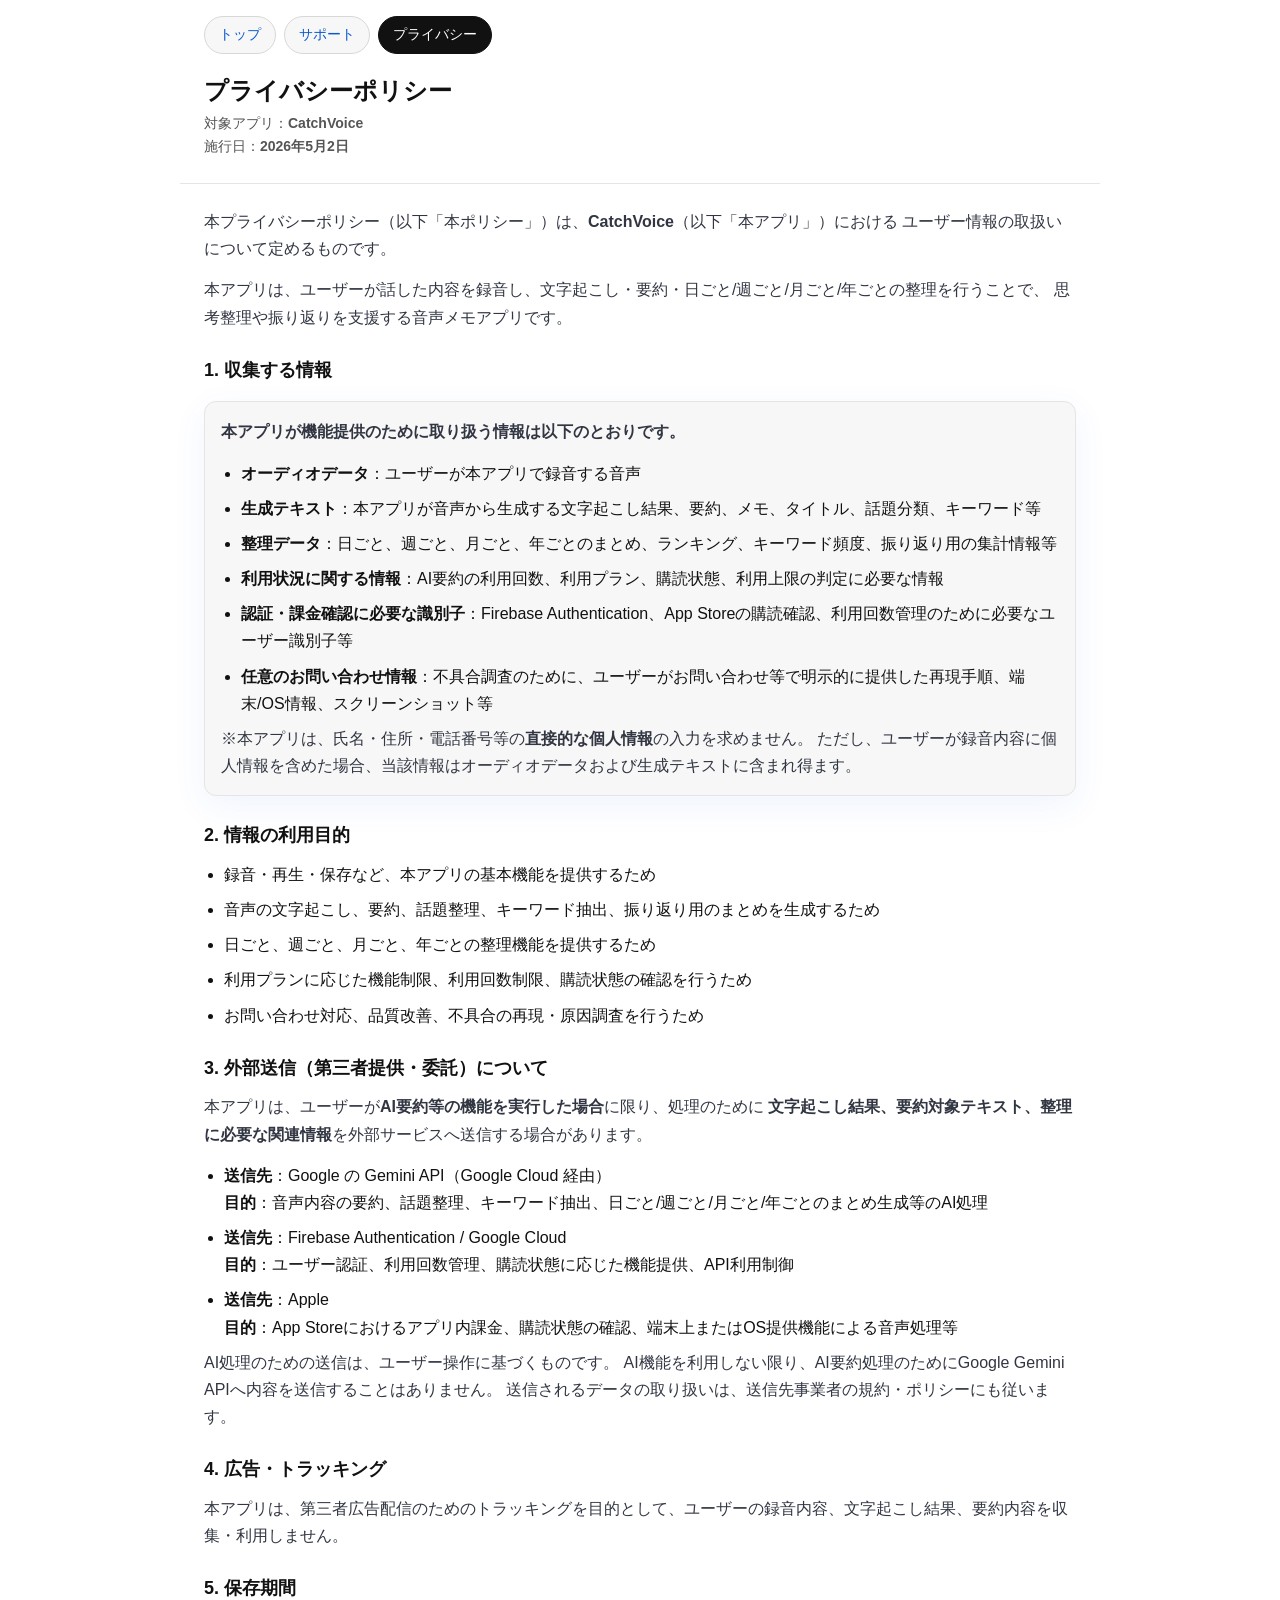
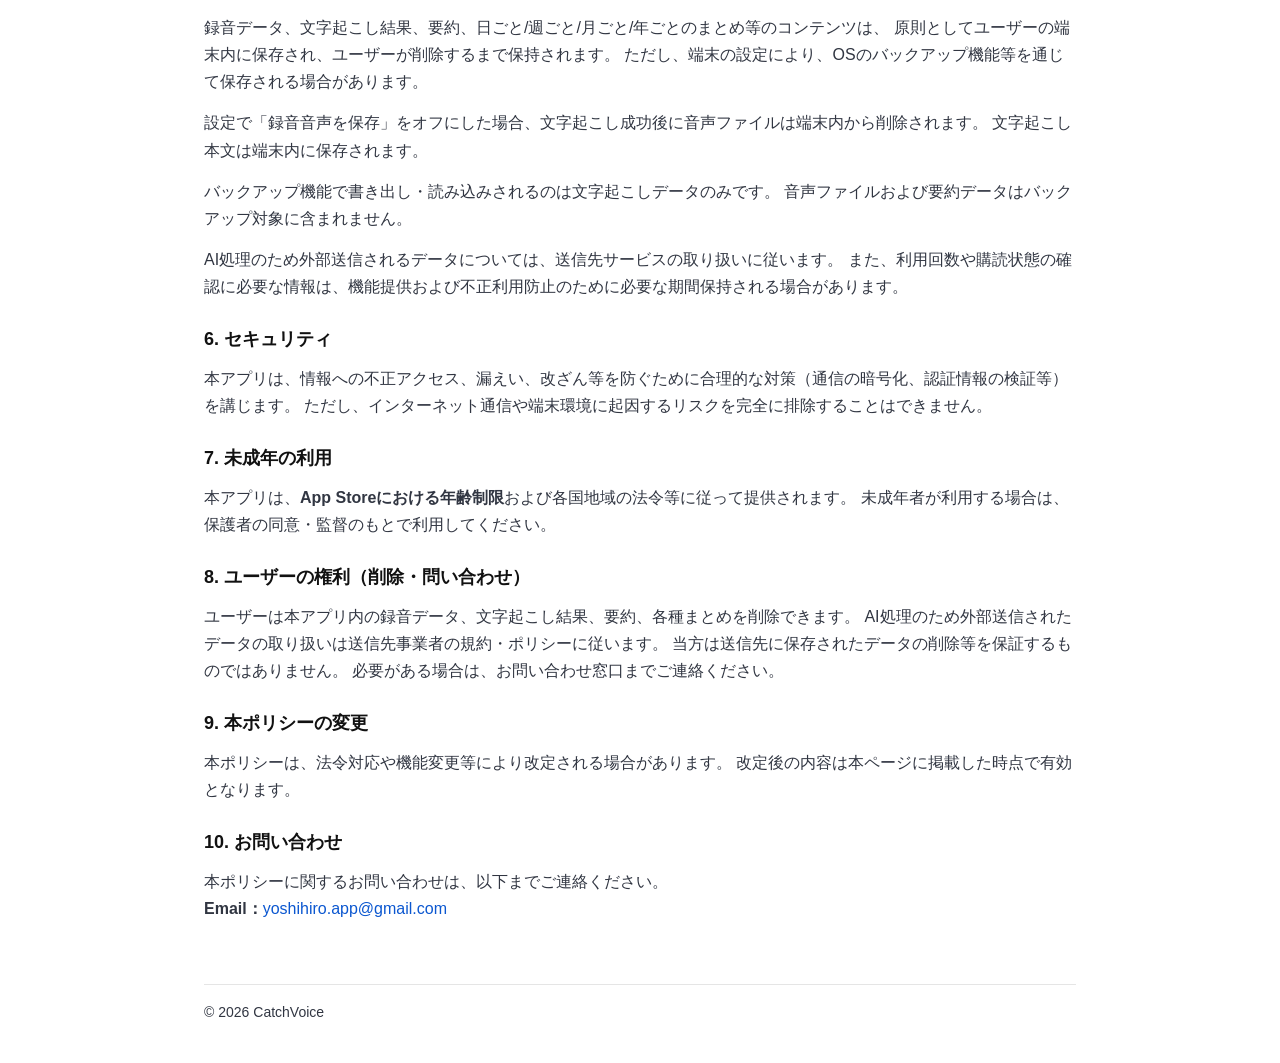
==== privacy/index.html @ 31e882f8 "Set site icon links to CatchVoice app icon" ====
<!doctype html>
<html lang="ja">
<head>
  <meta charset="utf-8" />
  <meta name="viewport" content="width=device-width, initial-scale=1" />
  <title>プライバシーポリシー | CatchVoice</title>
    <link rel="stylesheet" href="../assets/styles.css" />
  <link rel="icon" type="image/png" href="../assets/CatchVoice_icon_1024.png" />
  <link rel="apple-touch-icon" href="../assets/CatchVoice_icon_1024.png" />
</head>

<body class="page-privacy">
  <nav class="page-nav" aria-label="ページナビゲーション">
    <a href="../">トップ</a>
    <a href="../support/">サポート</a>
    <a class="current" href="./">プライバシー</a>
  </nav>

  <header>
    <h1>プライバシーポリシー</h1>
    <div class="meta">
      対象アプリ：<strong>CatchVoice</strong><br/>
      施行日：<strong>2026年5月2日</strong>
    </div>
  </header>

  <main>
    <p>
      本プライバシーポリシー（以下「本ポリシー」）は、<strong>CatchVoice</strong>（以下「本アプリ」）における
      ユーザー情報の取扱いについて定めるものです。
    </p>

    <p>
      本アプリは、ユーザーが話した内容を録音し、文字起こし・要約・日ごと/週ごと/月ごと/年ごとの整理を行うことで、
      思考整理や振り返りを支援する音声メモアプリです。
    </p>

    <h2>1. 収集する情報</h2>
    <div class="box">
      <p><strong>本アプリが機能提供のために取り扱う情報は以下のとおりです。</strong></p>
      <ul>
        <li><strong>オーディオデータ</strong>：ユーザーが本アプリで録音する音声</li>
        <li><strong>生成テキスト</strong>：本アプリが音声から生成する文字起こし結果、要約、メモ、タイトル、話題分類、キーワード等</li>
        <li><strong>整理データ</strong>：日ごと、週ごと、月ごと、年ごとのまとめ、ランキング、キーワード頻度、振り返り用の集計情報等</li>
        <li><strong>利用状況に関する情報</strong>：AI要約の利用回数、利用プラン、購読状態、利用上限の判定に必要な情報</li>
        <li><strong>認証・課金確認に必要な識別子</strong>：Firebase Authentication、App Storeの購読確認、利用回数管理のために必要なユーザー識別子等</li>
        <li><strong>任意のお問い合わせ情報</strong>：不具合調査のために、ユーザーがお問い合わせ等で明示的に提供した再現手順、端末/OS情報、スクリーンショット等</li>
      </ul>
      <p style="margin:0;">
        ※本アプリは、氏名・住所・電話番号等の<strong>直接的な個人情報</strong>の入力を求めません。
        ただし、ユーザーが録音内容に個人情報を含めた場合、当該情報はオーディオデータおよび生成テキストに含まれ得ます。
      </p>
    </div>

    <h2>2. 情報の利用目的</h2>
    <ul>
      <li>録音・再生・保存など、本アプリの基本機能を提供するため</li>
      <li>音声の文字起こし、要約、話題整理、キーワード抽出、振り返り用のまとめを生成するため</li>
      <li>日ごと、週ごと、月ごと、年ごとの整理機能を提供するため</li>
      <li>利用プランに応じた機能制限、利用回数制限、購読状態の確認を行うため</li>
      <li>お問い合わせ対応、品質改善、不具合の再現・原因調査を行うため</li>
    </ul>

    <h2>3. 外部送信（第三者提供・委託）について</h2>
    <p>
      本アプリは、ユーザーが<strong>AI要約等の機能を実行した場合</strong>に限り、処理のために
      <strong>文字起こし結果、要約対象テキスト、整理に必要な関連情報</strong>を外部サービスへ送信する場合があります。
    </p>

    <ul>
      <li>
        <strong>送信先</strong>：Google の Gemini API（Google Cloud 経由）<br/>
        <strong>目的</strong>：音声内容の要約、話題整理、キーワード抽出、日ごと/週ごと/月ごと/年ごとのまとめ生成等のAI処理
      </li>
      <li>
        <strong>送信先</strong>：Firebase Authentication / Google Cloud<br/>
        <strong>目的</strong>：ユーザー認証、利用回数管理、購読状態に応じた機能提供、API利用制御
      </li>
      <li>
        <strong>送信先</strong>：Apple<br/>
        <strong>目的</strong>：App Storeにおけるアプリ内課金、購読状態の確認、端末上またはOS提供機能による音声処理等
      </li>
    </ul>

    <p>
      AI処理のための送信は、ユーザー操作に基づくものです。
      AI機能を利用しない限り、AI要約処理のためにGoogle Gemini APIへ内容を送信することはありません。
      送信されるデータの取り扱いは、送信先事業者の規約・ポリシーにも従います。
    </p>

    <h2>4. 広告・トラッキング</h2>
    <p>
      本アプリは、第三者広告配信のためのトラッキングを目的として、ユーザーの録音内容、文字起こし結果、要約内容を収集・利用しません。
    </p>

    <h2>5. 保存期間</h2>
    <p>
      録音データ、文字起こし結果、要約、日ごと/週ごと/月ごと/年ごとのまとめ等のコンテンツは、
      原則としてユーザーの端末内に保存され、ユーザーが削除するまで保持されます。
      ただし、端末の設定により、OSのバックアップ機能等を通じて保存される場合があります。
    </p>
    <p>
      設定で「録音音声を保存」をオフにした場合、文字起こし成功後に音声ファイルは端末内から削除されます。
      文字起こし本文は端末内に保存されます。
    </p>
    <p>
      バックアップ機能で書き出し・読み込みされるのは文字起こしデータのみです。
      音声ファイルおよび要約データはバックアップ対象に含まれません。
    </p>
    <p>
      AI処理のため外部送信されるデータについては、送信先サービスの取り扱いに従います。
      また、利用回数や購読状態の確認に必要な情報は、機能提供および不正利用防止のために必要な期間保持される場合があります。
    </p>

    <h2>6. セキュリティ</h2>
    <p>
      本アプリは、情報への不正アクセス、漏えい、改ざん等を防ぐために合理的な対策（通信の暗号化、認証情報の検証等）を講じます。
      ただし、インターネット通信や端末環境に起因するリスクを完全に排除することはできません。
    </p>

    <h2>7. 未成年の利用</h2>
    <p>
      本アプリは、<strong>App Storeにおける年齢制限</strong>および各国地域の法令等に従って提供されます。
      未成年者が利用する場合は、保護者の同意・監督のもとで利用してください。
    </p>

    <h2>8. ユーザーの権利（削除・問い合わせ）</h2>
    <p>
      ユーザーは本アプリ内の録音データ、文字起こし結果、要約、各種まとめを削除できます。
      AI処理のため外部送信されたデータの取り扱いは送信先事業者の規約・ポリシーに従います。
      当方は送信先に保存されたデータの削除等を保証するものではありません。
      必要がある場合は、お問い合わせ窓口までご連絡ください。
    </p>

    <h2>9. 本ポリシーの変更</h2>
    <p>
      本ポリシーは、法令対応や機能変更等により改定される場合があります。
      改定後の内容は本ページに掲載した時点で有効となります。
    </p>

    <h2>10. お問い合わせ</h2>
    <p>
      本ポリシーに関するお問い合わせは、以下までご連絡ください。<br/>
      <strong>Email：</strong><a href="mailto:yoshihiro.app@gmail.com">yoshihiro.app@gmail.com</a>
    </p>
  </main>

  <footer class="meta">
    <p style="border-top:1px solid #e5e5e5; padding-top:16px;">
      © <span id="y"></span> CatchVoice
    </p>
  </footer>

  <script>
    document.getElementById("y").textContent = new Date().getFullYear();
  </script>
</body>
</html>
---- assets/styles.css ----
/* Shared + page specific styles */
    :root {
      --ink: #0f172a;
      --muted: #5b6472;
      --line: #d8e5f6;
      --paper: #ffffff;
      --soft: #eef6ff;
      --accent: #2563eb;
      --accent-strong: #1d4ed8;
      --blue: #123a7c;
      --blue-soft: #e7f0ff;
      --sky: #0ea5e9;
      --warm: #f97316;
      --shadow: 0 18px 50px rgba(37, 99, 235, 0.12);
    }

    * {
      box-sizing: border-box;
    }

    body {
      font-family: -apple-system, BlinkMacSystemFont, "Segoe UI", Roboto, "Helvetica Neue", Arial, "Noto Sans JP", sans-serif;
      line-height: 1.6;
      margin: 0;
      color: var(--ink);
      background: linear-gradient(180deg, #f5f9ff 0%, #eef6ff 100%);
    }

    .wrap {
      max-width: 1080px;
      margin: 0 auto;
      padding: 28px 20px 64px;
    }

    h1 {
      font-size: clamp(32px, 6vw, 56px);
      line-height: 1.08;
      letter-spacing: 0;
      margin: 0 0 8px;
      white-space: nowrap;
    }

    h2 {
      font-size: 24px;
      line-height: 1.25;
      letter-spacing: 0;
      margin: 0 0 14px;
    }

    h3 {
      letter-spacing: 0;
    }

    p {
      margin: 0 0 16px;
      color: #313642;
    }

    ul {
      padding-left: 18px;
      margin: 0;
    }

    li {
      margin: 10px 0;
    }

    a {
      color: var(--accent-strong);
      text-decoration: none;
    }

    a:hover {
      text-decoration: underline;
    }

    .lead {
      font-size: 18px;
      color: #2c3240;
      max-width: 720px;
    }

    .title-kana {
      display: inline-flex;
      align-items: center;
      color: var(--accent-strong);
      background: rgba(37, 99, 235, 0.1);
      border: 1px solid rgba(37, 99, 235, 0.18);
      border-radius: 999px;
      padding: 5px 12px;
      font-size: 15px;
      font-weight: 800;
      margin: 0 0 18px;
    }

    .hero {
      position: relative;
      overflow: hidden;
      border: 1px solid var(--line);
      border-radius: 28px;
      background:
        linear-gradient(145deg, rgba(37, 99, 235, 0.18), rgba(14, 165, 233, 0.1) 38%, rgba(255, 255, 255, 0.98) 72%),
        var(--paper);
      box-shadow: var(--shadow);
      padding: clamp(28px, 5vw, 56px);
      margin: 22px 0 28px;
    }

    .hero-grid {
      display: grid;
      grid-template-columns: minmax(0, 1fr) minmax(260px, 360px);
      gap: 28px;
      align-items: center;
    }

    .eyebrow {
      display: inline-flex;
      align-items: center;
      gap: 8px;
      color: var(--accent-strong);
      background: rgba(37, 99, 235, 0.1);
      border: 1px solid rgba(37, 99, 235, 0.2);
      border-radius: 999px;
      padding: 6px 12px;
      font-size: 13px;
      font-weight: 700;
      margin: 0 0 18px;
    }

    .hero-actions {
      display: flex;
      flex-wrap: wrap;
      gap: 10px;
      margin-top: 24px;
    }

    .button {
      display: inline-flex;
      align-items: center;
      justify-content: center;
      min-height: 44px;
      padding: 10px 16px;
      border-radius: 12px;
      font-weight: 700;
      border: 1px solid transparent;
      text-decoration: none;
    }

    .button.primary {
      background: linear-gradient(135deg, var(--accent), #0f4fd3);
      color: #fff;
      box-shadow: 0 12px 24px rgba(37, 99, 235, 0.22);
    }

    .button.secondary {
      background: #fff;
      color: var(--accent-strong);
      border-color: rgba(37, 99, 235, 0.2);
    }

    .button:hover {
      text-decoration: none;
      filter: brightness(0.98);
    }

    .phone-card {
      position: relative;
      min-height: 380px;
      border-radius: 34px;
      background: linear-gradient(160deg, #0a0d12, #171a21);
      border: 1px solid rgba(255,255,255,0.12);
      box-shadow: 0 24px 60px rgba(10, 13, 18, 0.28);
      padding: 18px;
      color: #fff;
    }

    .phone-screen {
      height: 100%;
      min-height: 344px;
      border-radius: 24px;
      background: #f7f8fb;
      color: var(--ink);
      padding: 18px;
      display: flex;
      flex-direction: column;
      gap: 14px;
    }

    .app-mark {
      position: relative;
      width: 44px;
      height: 44px;
      border-radius: 13px;
      background: #050505;
      display: block;
      overflow: hidden;
      box-shadow: 0 10px 24px rgba(16, 20, 25, 0.18);
    }

    .app-icon {
      display: block;
      width: 44px;
      height: 44px;
      border-radius: 13px;
      object-fit: cover;
      box-shadow: 0 10px 24px rgba(16, 20, 25, 0.18);
    }

    .hero-icon {
      width: 96px;
      height: 96px;
      border-radius: 24px;
      object-fit: cover;
      box-shadow: 0 20px 45px rgba(16, 20, 25, 0.25);
      border: 1px solid rgba(255, 255, 255, 0.2);
    }

    .hero-icon-row {
      display: flex;
      align-items: center;
      gap: 14px;
      margin-bottom: 18px;
    }

    .hero-icon-row strong {
      display: block;
      font-size: 18px;
      line-height: 1.3;
    }

    .hero-icon-row span {
      display: block;
      color: var(--muted);
      font-size: 13px;
      margin-top: 3px;
    }

    .wave {
      position: absolute;
      left: 50%;
      top: 9px;
      transform: translateX(-50%);
      display: flex;
      align-items: center;
      gap: 2px;
      height: 26px;
    }

    .wave span {
      display: block;
      width: 3px;
      border-radius: 99px;
      background: #ff1f1f;
    }

    .wave span:nth-child(1) { height: 12px; }
    .wave span:nth-child(2) { height: 22px; }
    .wave span:nth-child(3) { height: 15px; }
    .wave span:nth-child(4) { height: 28px; }
    .wave span:nth-child(5) { height: 18px; }
    .wave span:nth-child(6) { height: 13px; }

    .screen-title {
      display: flex;
      align-items: center;
      gap: 12px;
      margin-bottom: 4px;
    }

    .screen-title strong {
      display: block;
      font-size: 17px;
      line-height: 1.25;
    }

    .screen-title small {
      color: var(--muted);
      display: block;
      margin-top: 2px;
    }

    .summary-card {
      background: #fff;
      border: 1px solid var(--line);
      border-radius: 16px;
      padding: 14px;
    }

    .summary-card strong {
      display: block;
      font-size: 14px;
      margin-bottom: 8px;
    }

    .summary-card p {
      font-size: 13px;
      color: var(--muted);
      margin: 0;
    }

    .tag-row {
      display: flex;
      flex-wrap: wrap;
      gap: 8px;
    }

    .tag {
      font-size: 12px;
      color: var(--blue);
      background: var(--blue-soft);
      border-radius: 999px;
      padding: 5px 9px;
      font-weight: 700;
    }

    .meter {
      height: 8px;
      border-radius: 999px;
      background: #e7ebf1;
      overflow: hidden;
    }

    .meter span {
      display: block;
      width: 72%;
      height: 100%;
      background: linear-gradient(90deg, var(--accent), var(--sky));
    }

    .box {
      background: var(--paper);
      border: 1px solid var(--line);
      padding: 22px;
      border-radius: 18px;
      margin: 20px 0;
      box-shadow: 0 10px 34px rgba(37, 99, 235, 0.07);
    }

    .section {
      margin-top: 28px;
      padding: 28px;
      border-radius: 22px;
      background: var(--paper);
      border: 1px solid var(--line);
      box-shadow: 0 10px 34px rgba(37, 99, 235, 0.07);
    }

    .feature-grid {
      display: grid;
      grid-template-columns: repeat(auto-fit, minmax(230px, 1fr));
      gap: 12px;
    }

    .feature {
      padding: 16px;
      border-radius: 16px;
      background: linear-gradient(180deg, #f7fbff, var(--soft));
      border: 1px solid var(--line);
    }

    .feature strong {
      display: block;
      margin-bottom: 6px;
    }

    .feature p {
      margin: 0;
      color: var(--muted);
      font-size: 14px;
    }

    .steps {
      list-style: none;
      padding-left: 0;
      margin: 0;
      display: grid;
      gap: 10px;
      counter-reset: steps;
    }

    .steps li {
      position: relative;
      margin: 0;
      color: #333;
      background: linear-gradient(180deg, #f7fbff, var(--soft));
      border: 1px solid var(--line);
      border-radius: 14px;
      padding: 14px 14px 14px 52px;
      counter-increment: steps;
    }

    .steps li::before {
      content: counter(steps);
      position: absolute;
      left: 14px;
      top: 14px;
      width: 26px;
      height: 26px;
      border-radius: 999px;
      display: grid;
      place-items: center;
      background: var(--accent);
      color: #fff;
      font-weight: 800;
      font-size: 13px;
    }

    .plan-grid {
      display: grid;
      grid-template-columns: repeat(auto-fit, minmax(200px, 1fr));
      gap: 12px;
      margin: 16px 0;
    }

    .plan {
      position: relative;
      border: 1px solid var(--line);
      border-radius: 18px;
      padding: 18px;
      background: #fff;
      box-shadow: 0 10px 34px rgba(37, 99, 235, 0.07);
    }

    .plan.highlight {
      border-color: rgba(37, 99, 235, 0.36);
      background: linear-gradient(180deg, #f7fbff, #edf5ff);
    }

    .badge {
      display: inline-flex;
      align-items: center;
      border-radius: 999px;
      padding: 4px 8px;
      background: rgba(14, 165, 233, 0.13);
      color: #075985;
      font-size: 12px;
      font-weight: 800;
      margin-left: 6px;
    }

    .plan h3 {
      font-size: 18px;
      margin: 0 0 8px;
    }

    .plan ul {
      padding-left: 18px;
      margin: 0;
    }

    .plan li {
      margin: 6px 0;
      color: #333;
    }

    .muted {
      color: var(--muted);
      font-size: 14px;
    }

    .note {
      margin-top: 28px;
      font-size: 12px;
      color: var(--muted);
    }

    .page-nav {
      max-width: 1080px;
      margin: 0 auto;
      padding: 18px 20px 0;
      display: flex;
      gap: 8px;
      flex-wrap: wrap;
      align-items: center;
    }

    .brand {
      display: inline-flex;
      align-items: center;
      gap: 10px;
      color: var(--ink);
      font-weight: 800;
      margin-right: auto;
    }

    .page-nav a {
      display: inline-block;
      padding: 8px 14px;
      border: 1px solid var(--line);
      border-radius: 999px;
      background: #fff;
      color: var(--accent-strong);
      text-decoration: none;
      font-size: 14px;
      line-height: 1.4;
    }

    .page-nav a:hover {
      background: #eaf2ff;
      text-decoration: none;
    }

    .page-nav a.current {
      background: var(--accent-strong);
      color: #fff;
      border-color: var(--accent-strong);
    }

    .footer {
      border-top: 1px solid var(--line);
      margin-top: 30px;
      padding-top: 18px;
      display: flex;
      flex-wrap: wrap;
      gap: 10px 18px;
      justify-content: space-between;
      color: var(--muted);
      font-size: 13px;
    }

    @media (max-width: 820px) {
      .hero-grid {
        grid-template-columns: 1fr;
      }

      .phone-card {
        min-height: auto;
      }
    }

    @media (max-width: 560px) {
      .wrap {
        padding-inline: 14px;
      }

      .hero,
      .section {
        border-radius: 20px;
        padding: 20px;
      }

      h1 {
        font-size: clamp(36px, 13vw, 52px);
      }

      .page-nav {
        padding-inline: 14px;
      }

      .brand {
        flex-basis: 100%;
        margin-bottom: 4px;
      }
    }

/* Support page styles */
    :root {
      --ink: #0f172a;
      --muted: #5b6472;
      --line: #d8e5f6;
      --paper: #ffffff;
      --soft: #eef6ff;
      --accent: #2563eb;
      --accent-strong: #1d4ed8;
      --blue: #123a7c;
      --blue-soft: #e7f0ff;
      --sky: #0ea5e9;
      --shadow: 0 18px 50px rgba(37, 99, 235, 0.12);
    }

    * {
      box-sizing: border-box;
    }

    body {
      margin: 0;
      color: var(--ink);
      background: linear-gradient(180deg, #f5f9ff 0%, #eef6ff 100%);
      font-family: -apple-system, BlinkMacSystemFont, "Segoe UI", Roboto, "Helvetica Neue", Arial, "Noto Sans JP", sans-serif;
      line-height: 1.7;
    }

    a {
      color: var(--accent-strong);
      text-decoration: none;
    }

    a:hover {
      text-decoration: underline;
    }

    h1 {
      margin: 0 0 10px;
      font-size: clamp(34px, 6vw, 56px);
      line-height: 1.08;
      letter-spacing: 0;
    }

    h2 {
      margin: 0 0 14px;
      font-size: 24px;
      line-height: 1.25;
      letter-spacing: 0;
    }

    h3 {
      margin: 0 0 8px;
      font-size: 17px;
      line-height: 1.35;
      letter-spacing: 0;
    }

    p {
      margin: 0 0 14px;
      color: #313642;
    }

    ul {
      margin: 8px 0 0;
      padding-left: 18px;
    }

    li {
      margin: 8px 0;
    }

    code {
      border-radius: 6px;
      background: #e7f0ff;
      padding: 2px 6px;
    }

    .page-nav {
      max-width: 1080px;
      margin: 0 auto;
      padding: 18px 20px 0;
      display: flex;
      align-items: center;
      gap: 8px;
      flex-wrap: wrap;
    }

    .brand {
      display: inline-flex;
      align-items: center;
      gap: 10px;
      margin-right: auto;
      color: var(--ink);
      font-weight: 800;
    }

    .app-icon {
      display: block;
      width: 44px;
      height: 44px;
      border-radius: 13px;
      object-fit: cover;
      box-shadow: 0 10px 24px rgba(16, 20, 25, 0.18);
    }

    .page-nav a {
      display: inline-block;
      border: 1px solid var(--line);
      border-radius: 999px;
      background: #fff;
      color: var(--accent-strong);
      padding: 8px 14px;
      font-size: 14px;
      line-height: 1.4;
      text-decoration: none;
    }

    .page-nav a:hover {
      background: #eaf2ff;
      text-decoration: none;
    }

    .page-nav a.current {
      border-color: var(--accent-strong);
      background: var(--accent-strong);
      color: #fff;
    }

    .wrap {
      max-width: 1080px;
      margin: 0 auto;
      padding: 28px 20px 64px;
    }

    .hero {
      overflow: hidden;
      border: 1px solid var(--line);
      border-radius: 28px;
      background:
        linear-gradient(145deg, rgba(37, 99, 235, 0.18), rgba(14, 165, 233, 0.1) 38%, rgba(255, 255, 255, 0.98) 72%),
        var(--paper);
      box-shadow: var(--shadow);
      padding: clamp(28px, 5vw, 56px);
      margin: 22px 0 28px;
    }

    .hero-grid {
      display: grid;
      grid-template-columns: minmax(0, 1fr) 320px;
      gap: 28px;
      align-items: center;
    }

    .eyebrow {
      display: inline-flex;
      align-items: center;
      border: 1px solid rgba(37, 99, 235, 0.2);
      border-radius: 999px;
      background: rgba(37, 99, 235, 0.1);
      color: var(--accent-strong);
      padding: 6px 12px;
      font-size: 13px;
      font-weight: 800;
      margin: 0 0 18px;
    }

    .lead {
      max-width: 720px;
      color: #2c3240;
      font-size: 18px;
    }

    .button-row {
      display: flex;
      flex-wrap: wrap;
      gap: 10px;
      margin-top: 24px;
    }

    .button {
      display: inline-flex;
      align-items: center;
      justify-content: center;
      min-height: 44px;
      border: 1px solid transparent;
      border-radius: 12px;
      padding: 10px 16px;
      font-weight: 800;
      text-decoration: none;
    }

    .button.primary {
      background: linear-gradient(135deg, var(--accent), #0f4fd3);
      color: #fff;
      box-shadow: 0 12px 24px rgba(37, 99, 235, 0.22);
    }

    .button.secondary {
      border-color: rgba(37, 99, 235, 0.2);
      background: #fff;
      color: var(--accent-strong);
    }

    .button:hover {
      filter: brightness(0.98);
      text-decoration: none;
    }

    .support-panel {
      border: 1px solid var(--line);
      border-radius: 24px;
      background: #fff;
      padding: 22px;
      box-shadow: 0 14px 34px rgba(37, 99, 235, 0.08);
    }

    .support-panel .app-icon {
      width: 76px;
      height: 76px;
      border-radius: 20px;
      margin-bottom: 16px;
    }

    .support-panel strong {
      display: block;
      font-size: 18px;
      line-height: 1.35;
      margin-bottom: 6px;
    }

    .support-panel span {
      display: block;
      color: var(--muted);
      font-size: 14px;
    }

    .section {
      margin-top: 28px;
      border: 1px solid var(--line);
      border-radius: 22px;
      background: var(--paper);
      box-shadow: 0 10px 34px rgba(37, 99, 235, 0.07);
      padding: 28px;
    }

    .grid {
      display: grid;
      grid-template-columns: repeat(auto-fit, minmax(260px, 1fr));
      gap: 14px;
    }

    .card {
      border: 1px solid var(--line);
      border-radius: 18px;
      background: linear-gradient(180deg, #f7fbff, var(--soft));
      padding: 18px;
    }

    .card p,
    .card li {
      color: #333947;
    }

    .faq-list {
      display: grid;
      gap: 12px;
      margin-top: 14px;
    }

    .faq {
      border: 1px solid var(--line);
      border-radius: 18px;
      background: #fff;
      padding: 18px;
    }

    .faq p,
    .faq ul {
      color: #333947;
    }

    .muted {
      color: var(--muted);
      font-size: 14px;
    }

    .footer {
      border-top: 1px solid var(--line);
      margin-top: 30px;
      padding-top: 18px;
      display: flex;
      flex-wrap: wrap;
      gap: 10px 18px;
      justify-content: space-between;
      color: var(--muted);
      font-size: 13px;
    }

    @media (max-width: 820px) {
      .hero-grid {
        grid-template-columns: 1fr;
      }
    }

    @media (max-width: 560px) {
      .wrap {
        padding-inline: 14px;
      }

      .hero,
      .section {
        border-radius: 20px;
        padding: 20px;
      }

      .page-nav {
        padding-inline: 14px;
      }

      .brand {
        flex-basis: 100%;
        margin-bottom: 4px;
      }
    }

/* Privacy page styles */
    body {
      font-family: -apple-system, BlinkMacSystemFont, "Segoe UI", Roboto, "Hiragino Sans", "Noto Sans JP", Arial, sans-serif;
      line-height: 1.7;
      margin: 0;
      color: #111;
      background:#fff;
    }

    body.page-privacy header, main, footer {
      max-width: 920px;
      margin: 0 auto;
      padding: 24px;
    }

    body.page-privacy header {
      border-bottom: 1px solid #e5e5e5;
    }

    body.page-privacy h1 {
      font-size: 24px;
      margin: 0 0 8px;
    }

    body.page-privacy h2 {
      font-size: 18px;
      margin-top: 28px;
    }

    body.page-privacy .meta {
      color:#555;
      font-size: 14px;
    }

    body.page-privacy .box {
      background:#f7f7f7;
      border:1px solid #e5e5e5;
      padding:16px;
      border-radius:12px;
    }

    body.page-privacy a {
      color:#0b57d0;
    }

    body.page-privacy ul {
      padding-left: 20px;
    }

    body.page-privacy code {
      background:#f2f2f2;
      padding: 2px 6px;
      border-radius: 6px;
    }

    body.page-privacy .page-nav {
      max-width: 920px;
      margin: 0 auto;
      padding: 16px 24px 0;
      display: flex;
      gap: 8px;
      flex-wrap: wrap;
    }

    body.page-privacy .page-nav a {
      display: inline-block;
      padding: 8px 14px;
      border: 1px solid #d8d8d8;
      border-radius: 999px;
      background: #f7f7f7;
      color: #0b57d0;
      text-decoration: none;
      font-size: 14px;
      line-height: 1.4;
    }

    body.page-privacy .page-nav a:hover {
      background: #eeeeee;
      text-decoration: none;
    }

    body.page-privacy .page-nav a.current {
      background: #111;
      color: #fff;
      border-color: #111;
    }
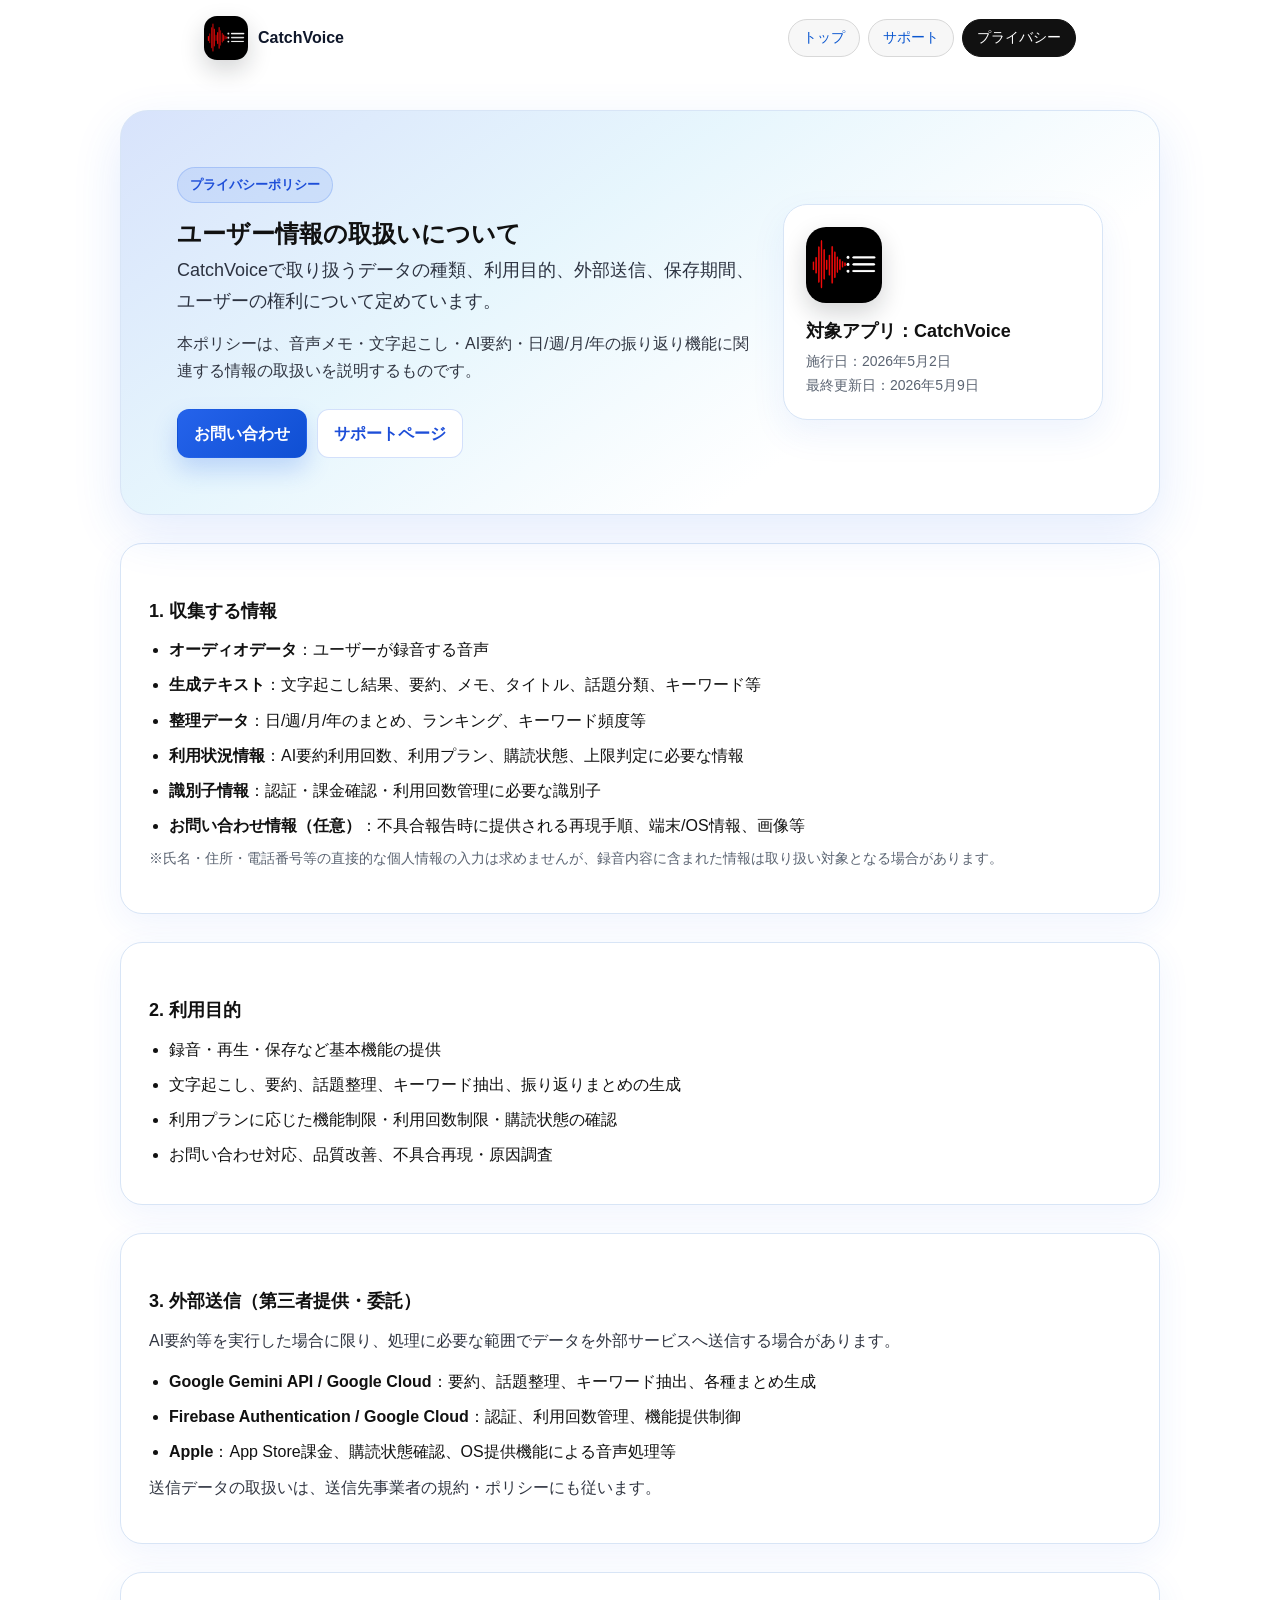
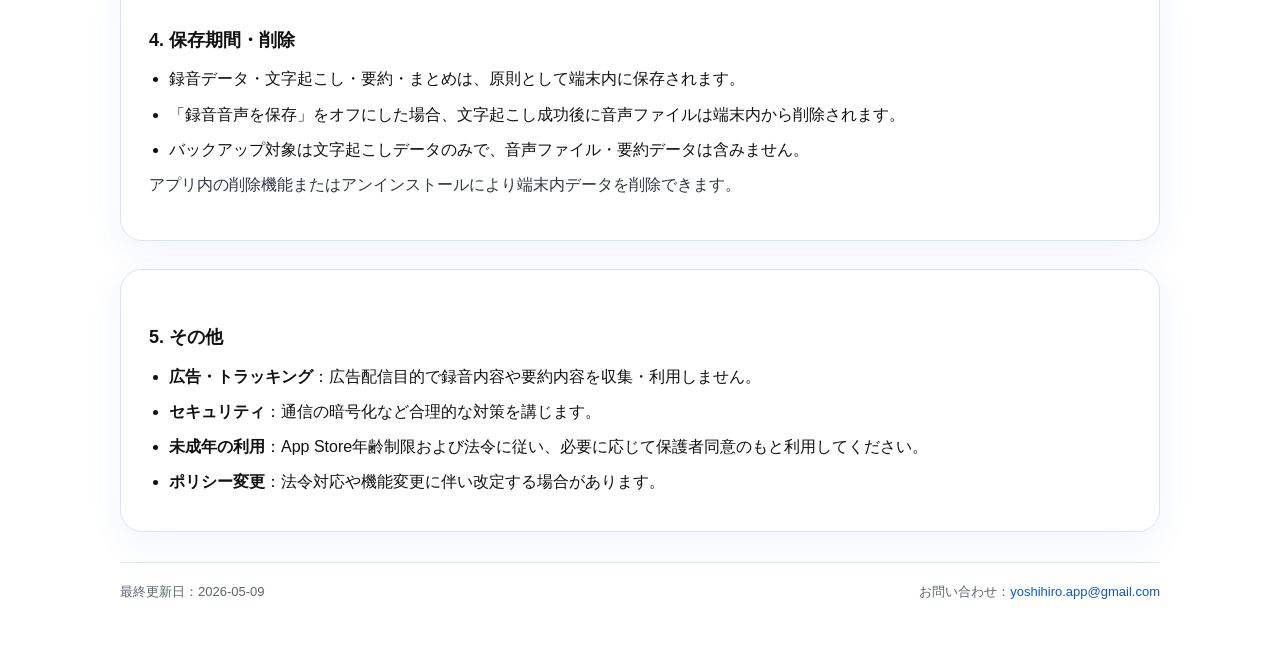
==== commit 4b84d30a: "privacyページをトップ・サポートと同系統デザインに統一" ====
--- a/privacy/index.html
+++ b/privacy/index.html
@@ -4,155 +4,107 @@
   <meta charset="utf-8" />
   <meta name="viewport" content="width=device-width, initial-scale=1" />
   <title>プライバシーポリシー | CatchVoice</title>
-    <link rel="stylesheet" href="../assets/styles.css" />
+  <link rel="stylesheet" href="../assets/styles.css" />
   <link rel="icon" type="image/png" href="../assets/CatchVoice_icon_1024.png" />
   <link rel="apple-touch-icon" href="../assets/CatchVoice_icon_1024.png" />
 </head>
 
 <body class="page-privacy">
   <nav class="page-nav" aria-label="ページナビゲーション">
+    <span class="brand">
+      <img class="app-icon" src="../assets/CatchVoice_icon_1024.png" alt="" aria-hidden="true" />
+      CatchVoice
+    </span>
     <a href="../">トップ</a>
     <a href="../support/">サポート</a>
     <a class="current" href="./">プライバシー</a>
   </nav>
 
-  <header>
-    <h1>プライバシーポリシー</h1>
-    <div class="meta">
-      対象アプリ：<strong>CatchVoice</strong><br/>
-      施行日：<strong>2026年5月2日</strong>
+  <main class="wrap">
+    <section class="hero">
+      <div class="hero-grid">
+        <div>
+          <p class="eyebrow">プライバシーポリシー</p>
+          <h1>ユーザー情報の取扱いについて</h1>
+          <p class="lead">
+            CatchVoiceで取り扱うデータの種類、利用目的、外部送信、保存期間、ユーザーの権利について定めています。
+          </p>
+          <p>
+            本ポリシーは、音声メモ・文字起こし・AI要約・日/週/月/年の振り返り機能に関連する情報の取扱いを説明するものです。
+          </p>
+          <div class="hero-actions">
+            <a class="button primary" href="mailto:yoshihiro.app@gmail.com">お問い合わせ</a>
+            <a class="button secondary" href="../support/">サポートページ</a>
+          </div>
+        </div>
+
+        <aside class="support-panel" aria-label="ポリシー情報">
+          <img class="app-icon" src="../assets/CatchVoice_icon_1024.png" alt="CatchVoiceアプリアイコン" />
+          <strong>対象アプリ：CatchVoice</strong>
+          <span>施行日：2026年5月2日</span>
+          <span>最終更新日：2026年5月9日</span>
+        </aside>
+      </div>
+    </section>
+
+    <section class="section">
+      <h2>1. 収集する情報</h2>
+      <ul>
+        <li><strong>オーディオデータ</strong>：ユーザーが録音する音声</li>
+        <li><strong>生成テキスト</strong>：文字起こし結果、要約、メモ、タイトル、話題分類、キーワード等</li>
+        <li><strong>整理データ</strong>：日/週/月/年のまとめ、ランキング、キーワード頻度等</li>
+        <li><strong>利用状況情報</strong>：AI要約利用回数、利用プラン、購読状態、上限判定に必要な情報</li>
+        <li><strong>識別子情報</strong>：認証・課金確認・利用回数管理に必要な識別子</li>
+        <li><strong>お問い合わせ情報（任意）</strong>：不具合報告時に提供される再現手順、端末/OS情報、画像等</li>
+      </ul>
+      <p class="muted">※氏名・住所・電話番号等の直接的な個人情報の入力は求めませんが、録音内容に含まれた情報は取り扱い対象となる場合があります。</p>
+    </section>
+
+    <section class="section">
+      <h2>2. 利用目的</h2>
+      <ul>
+        <li>録音・再生・保存など基本機能の提供</li>
+        <li>文字起こし、要約、話題整理、キーワード抽出、振り返りまとめの生成</li>
+        <li>利用プランに応じた機能制限・利用回数制限・購読状態の確認</li>
+        <li>お問い合わせ対応、品質改善、不具合再現・原因調査</li>
+      </ul>
+    </section>
+
+    <section class="section">
+      <h2>3. 外部送信（第三者提供・委託）</h2>
+      <p>AI要約等を実行した場合に限り、処理に必要な範囲でデータを外部サービスへ送信する場合があります。</p>
+      <ul>
+        <li><strong>Google Gemini API / Google Cloud</strong>：要約、話題整理、キーワード抽出、各種まとめ生成</li>
+        <li><strong>Firebase Authentication / Google Cloud</strong>：認証、利用回数管理、機能提供制御</li>
+        <li><strong>Apple</strong>：App Store課金、購読状態確認、OS提供機能による音声処理等</li>
+      </ul>
+      <p>送信データの取扱いは、送信先事業者の規約・ポリシーにも従います。</p>
+    </section>
+
+    <section class="section">
+      <h2>4. 保存期間・削除</h2>
+      <ul>
+        <li>録音データ・文字起こし・要約・まとめは、原則として端末内に保存されます。</li>
+        <li>「録音音声を保存」をオフにした場合、文字起こし成功後に音声ファイルは端末内から削除されます。</li>
+        <li>バックアップ対象は文字起こしデータのみで、音声ファイル・要約データは含みません。</li>
+      </ul>
+      <p>アプリ内の削除機能またはアンインストールにより端末内データを削除できます。</p>
+    </section>
+
+    <section class="section">
+      <h2>5. その他</h2>
+      <ul>
+        <li><strong>広告・トラッキング</strong>：広告配信目的で録音内容や要約内容を収集・利用しません。</li>
+        <li><strong>セキュリティ</strong>：通信の暗号化など合理的な対策を講じます。</li>
+        <li><strong>未成年の利用</strong>：App Store年齢制限および法令に従い、必要に応じて保護者同意のもと利用してください。</li>
+        <li><strong>ポリシー変更</strong>：法令対応や機能変更に伴い改定する場合があります。</li>
+      </ul>
+    </section>
+
+    <div class="footer">
+      <div>最終更新日：2026-05-09</div>
+      <div>お問い合わせ：<a href="mailto:yoshihiro.app@gmail.com">yoshihiro.app@gmail.com</a></div>
     </div>
-  </header>
-
-  <main>
-    <p>
-      本プライバシーポリシー（以下「本ポリシー」）は、<strong>CatchVoice</strong>（以下「本アプリ」）における
-      ユーザー情報の取扱いについて定めるものです。
-    </p>
-
-    <p>
-      本アプリは、ユーザーが話した内容を録音し、文字起こし・要約・日ごと/週ごと/月ごと/年ごとの整理を行うことで、
-      思考整理や振り返りを支援する音声メモアプリです。
-    </p>
-
-    <h2>1. 収集する情報</h2>
-    <div class="box">
-      <p><strong>本アプリが機能提供のために取り扱う情報は以下のとおりです。</strong></p>
-      <ul>
-        <li><strong>オーディオデータ</strong>：ユーザーが本アプリで録音する音声</li>
-        <li><strong>生成テキスト</strong>：本アプリが音声から生成する文字起こし結果、要約、メモ、タイトル、話題分類、キーワード等</li>
-        <li><strong>整理データ</strong>：日ごと、週ごと、月ごと、年ごとのまとめ、ランキング、キーワード頻度、振り返り用の集計情報等</li>
-        <li><strong>利用状況に関する情報</strong>：AI要約の利用回数、利用プラン、購読状態、利用上限の判定に必要な情報</li>
-        <li><strong>認証・課金確認に必要な識別子</strong>：Firebase Authentication、App Storeの購読確認、利用回数管理のために必要なユーザー識別子等</li>
-        <li><strong>任意のお問い合わせ情報</strong>：不具合調査のために、ユーザーがお問い合わせ等で明示的に提供した再現手順、端末/OS情報、スクリーンショット等</li>
-      </ul>
-      <p style="margin:0;">
-        ※本アプリは、氏名・住所・電話番号等の<strong>直接的な個人情報</strong>の入力を求めません。
-        ただし、ユーザーが録音内容に個人情報を含めた場合、当該情報はオーディオデータおよび生成テキストに含まれ得ます。
-      </p>
-    </div>
-
-    <h2>2. 情報の利用目的</h2>
-    <ul>
-      <li>録音・再生・保存など、本アプリの基本機能を提供するため</li>
-      <li>音声の文字起こし、要約、話題整理、キーワード抽出、振り返り用のまとめを生成するため</li>
-      <li>日ごと、週ごと、月ごと、年ごとの整理機能を提供するため</li>
-      <li>利用プランに応じた機能制限、利用回数制限、購読状態の確認を行うため</li>
-      <li>お問い合わせ対応、品質改善、不具合の再現・原因調査を行うため</li>
-    </ul>
-
-    <h2>3. 外部送信（第三者提供・委託）について</h2>
-    <p>
-      本アプリは、ユーザーが<strong>AI要約等の機能を実行した場合</strong>に限り、処理のために
-      <strong>文字起こし結果、要約対象テキスト、整理に必要な関連情報</strong>を外部サービスへ送信する場合があります。
-    </p>
-
-    <ul>
-      <li>
-        <strong>送信先</strong>：Google の Gemini API（Google Cloud 経由）<br/>
-        <strong>目的</strong>：音声内容の要約、話題整理、キーワード抽出、日ごと/週ごと/月ごと/年ごとのまとめ生成等のAI処理
-      </li>
-      <li>
-        <strong>送信先</strong>：Firebase Authentication / Google Cloud<br/>
-        <strong>目的</strong>：ユーザー認証、利用回数管理、購読状態に応じた機能提供、API利用制御
-      </li>
-      <li>
-        <strong>送信先</strong>：Apple<br/>
-        <strong>目的</strong>：App Storeにおけるアプリ内課金、購読状態の確認、端末上またはOS提供機能による音声処理等
-      </li>
-    </ul>
-
-    <p>
-      AI処理のための送信は、ユーザー操作に基づくものです。
-      AI機能を利用しない限り、AI要約処理のためにGoogle Gemini APIへ内容を送信することはありません。
-      送信されるデータの取り扱いは、送信先事業者の規約・ポリシーにも従います。
-    </p>
-
-    <h2>4. 広告・トラッキング</h2>
-    <p>
-      本アプリは、第三者広告配信のためのトラッキングを目的として、ユーザーの録音内容、文字起こし結果、要約内容を収集・利用しません。
-    </p>
-
-    <h2>5. 保存期間</h2>
-    <p>
-      録音データ、文字起こし結果、要約、日ごと/週ごと/月ごと/年ごとのまとめ等のコンテンツは、
-      原則としてユーザーの端末内に保存され、ユーザーが削除するまで保持されます。
-      ただし、端末の設定により、OSのバックアップ機能等を通じて保存される場合があります。
-    </p>
-    <p>
-      設定で「録音音声を保存」をオフにした場合、文字起こし成功後に音声ファイルは端末内から削除されます。
-      文字起こし本文は端末内に保存されます。
-    </p>
-    <p>
-      バックアップ機能で書き出し・読み込みされるのは文字起こしデータのみです。
-      音声ファイルおよび要約データはバックアップ対象に含まれません。
-    </p>
-    <p>
-      AI処理のため外部送信されるデータについては、送信先サービスの取り扱いに従います。
-      また、利用回数や購読状態の確認に必要な情報は、機能提供および不正利用防止のために必要な期間保持される場合があります。
-    </p>
-
-    <h2>6. セキュリティ</h2>
-    <p>
-      本アプリは、情報への不正アクセス、漏えい、改ざん等を防ぐために合理的な対策（通信の暗号化、認証情報の検証等）を講じます。
-      ただし、インターネット通信や端末環境に起因するリスクを完全に排除することはできません。
-    </p>
-
-    <h2>7. 未成年の利用</h2>
-    <p>
-      本アプリは、<strong>App Storeにおける年齢制限</strong>および各国地域の法令等に従って提供されます。
-      未成年者が利用する場合は、保護者の同意・監督のもとで利用してください。
-    </p>
-
-    <h2>8. ユーザーの権利（削除・問い合わせ）</h2>
-    <p>
-      ユーザーは本アプリ内の録音データ、文字起こし結果、要約、各種まとめを削除できます。
-      AI処理のため外部送信されたデータの取り扱いは送信先事業者の規約・ポリシーに従います。
-      当方は送信先に保存されたデータの削除等を保証するものではありません。
-      必要がある場合は、お問い合わせ窓口までご連絡ください。
-    </p>
-
-    <h2>9. 本ポリシーの変更</h2>
-    <p>
-      本ポリシーは、法令対応や機能変更等により改定される場合があります。
-      改定後の内容は本ページに掲載した時点で有効となります。
-    </p>
-
-    <h2>10. お問い合わせ</h2>
-    <p>
-      本ポリシーに関するお問い合わせは、以下までご連絡ください。<br/>
-      <strong>Email：</strong><a href="mailto:yoshihiro.app@gmail.com">yoshihiro.app@gmail.com</a>
-    </p>
   </main>
-
-  <footer class="meta">
-    <p style="border-top:1px solid #e5e5e5; padding-top:16px;">
-      © <span id="y"></span> CatchVoice
-    </p>
-  </footer>
-
-  <script>
-    document.getElementById("y").textContent = new Date().getFullYear();
-  </script>
 </body>
 </html>
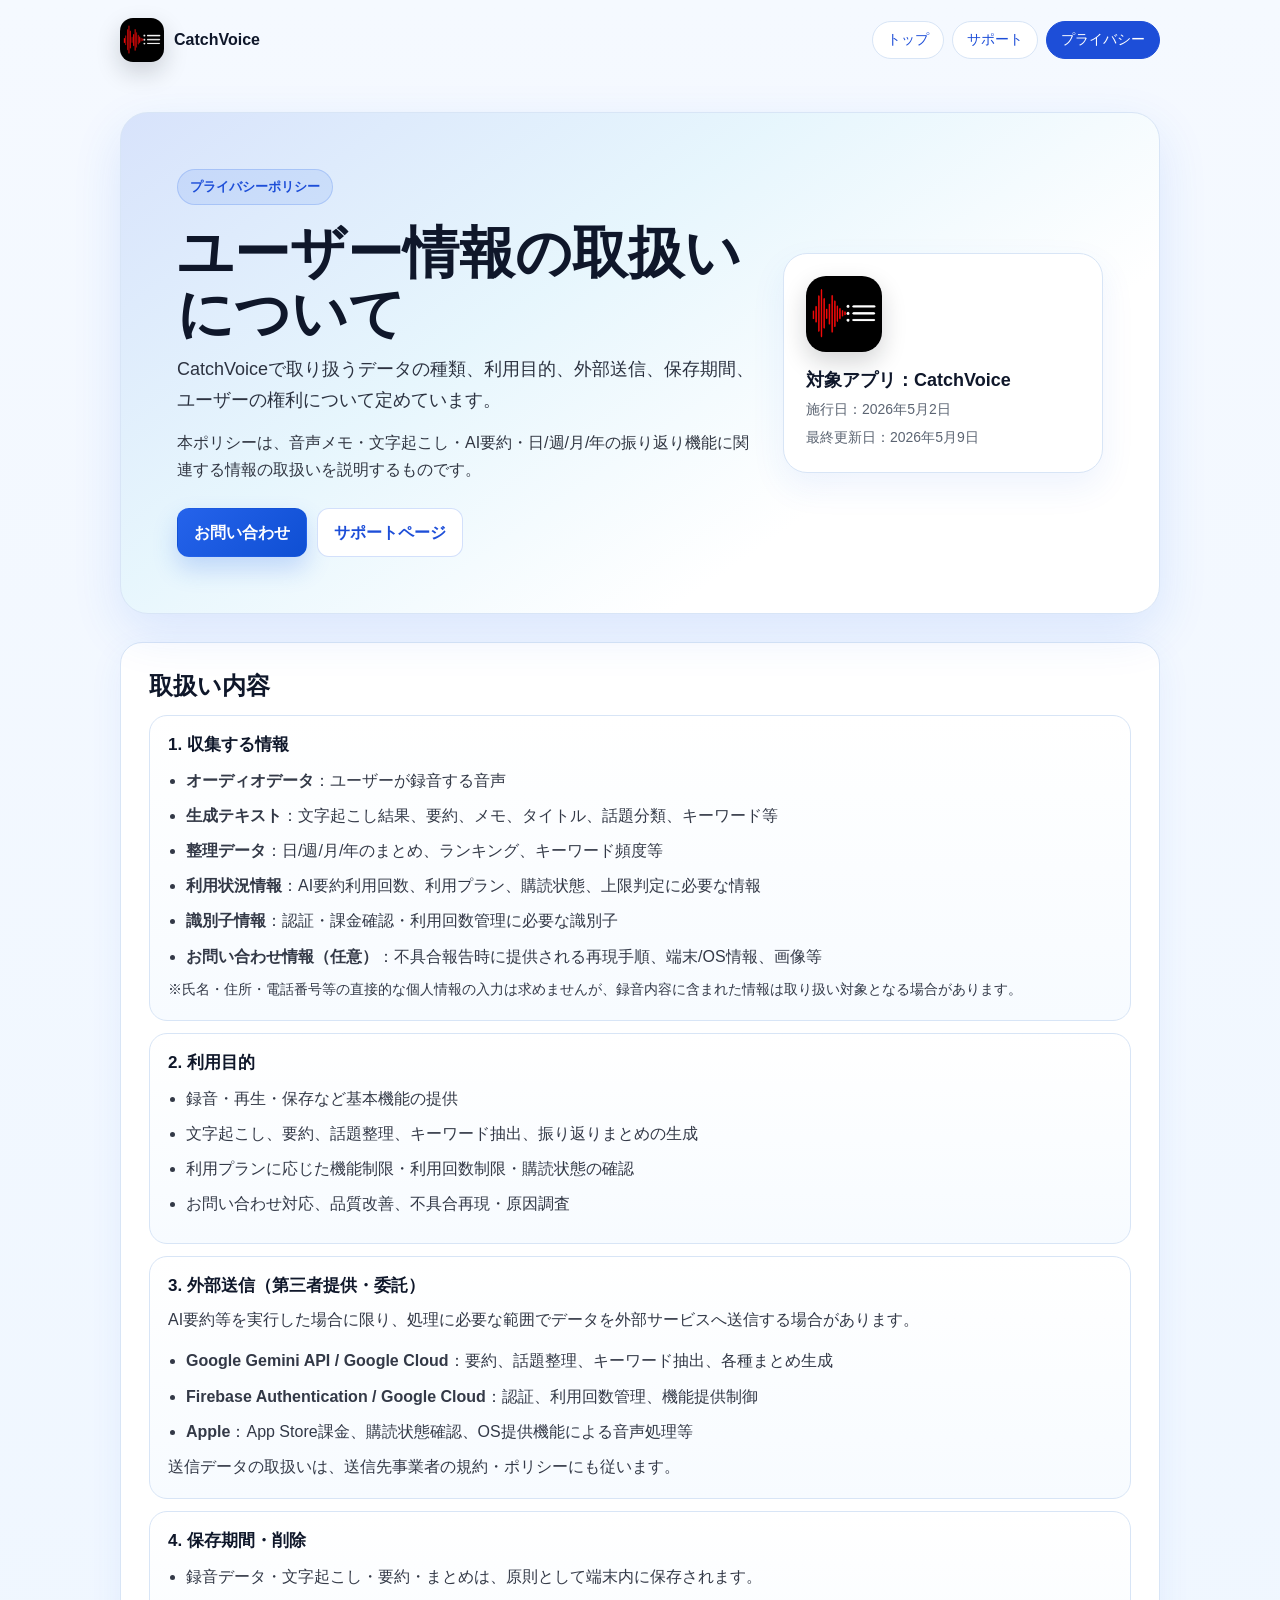
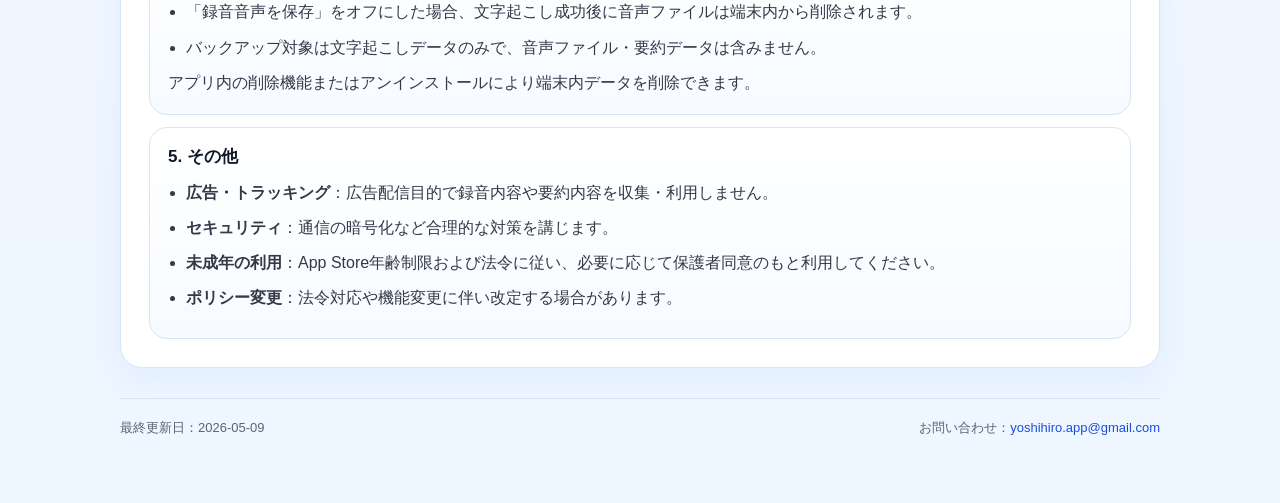
==== commit f55d2974: "Update index.html" ====
--- a/privacy/index.html
+++ b/privacy/index.html
@@ -32,7 +32,7 @@
           <p>
             本ポリシーは、音声メモ・文字起こし・AI要約・日/週/月/年の振り返り機能に関連する情報の取扱いを説明するものです。
           </p>
-          <div class="hero-actions">
+          <div class="button-row">
             <a class="button primary" href="mailto:yoshihiro.app@gmail.com">お問い合わせ</a>
             <a class="button secondary" href="../support/">サポートページ</a>
           </div>
@@ -48,57 +48,62 @@
     </section>
 
     <section class="section">
-      <h2>1. 収集する情報</h2>
-      <ul>
-        <li><strong>オーディオデータ</strong>：ユーザーが録音する音声</li>
-        <li><strong>生成テキスト</strong>：文字起こし結果、要約、メモ、タイトル、話題分類、キーワード等</li>
-        <li><strong>整理データ</strong>：日/週/月/年のまとめ、ランキング、キーワード頻度等</li>
-        <li><strong>利用状況情報</strong>：AI要約利用回数、利用プラン、購読状態、上限判定に必要な情報</li>
-        <li><strong>識別子情報</strong>：認証・課金確認・利用回数管理に必要な識別子</li>
-        <li><strong>お問い合わせ情報（任意）</strong>：不具合報告時に提供される再現手順、端末/OS情報、画像等</li>
-      </ul>
-      <p class="muted">※氏名・住所・電話番号等の直接的な個人情報の入力は求めませんが、録音内容に含まれた情報は取り扱い対象となる場合があります。</p>
-    </section>
+      <h2>取扱い内容</h2>
+      <div class="policy-list">
+        <article class="faq">
+          <h3>1. 収集する情報</h3>
+          <ul>
+            <li><strong>オーディオデータ</strong>：ユーザーが録音する音声</li>
+            <li><strong>生成テキスト</strong>：文字起こし結果、要約、メモ、タイトル、話題分類、キーワード等</li>
+            <li><strong>整理データ</strong>：日/週/月/年のまとめ、ランキング、キーワード頻度等</li>
+            <li><strong>利用状況情報</strong>：AI要約利用回数、利用プラン、購読状態、上限判定に必要な情報</li>
+            <li><strong>識別子情報</strong>：認証・課金確認・利用回数管理に必要な識別子</li>
+            <li><strong>お問い合わせ情報（任意）</strong>：不具合報告時に提供される再現手順、端末/OS情報、画像等</li>
+          </ul>
+          <p class="muted">※氏名・住所・電話番号等の直接的な個人情報の入力は求めませんが、録音内容に含まれた情報は取り扱い対象となる場合があります。</p>
+        </article>
 
-    <section class="section">
-      <h2>2. 利用目的</h2>
-      <ul>
-        <li>録音・再生・保存など基本機能の提供</li>
-        <li>文字起こし、要約、話題整理、キーワード抽出、振り返りまとめの生成</li>
-        <li>利用プランに応じた機能制限・利用回数制限・購読状態の確認</li>
-        <li>お問い合わせ対応、品質改善、不具合再現・原因調査</li>
-      </ul>
-    </section>
+        <article class="faq">
+          <h3>2. 利用目的</h3>
+          <ul>
+            <li>録音・再生・保存など基本機能の提供</li>
+            <li>文字起こし、要約、話題整理、キーワード抽出、振り返りまとめの生成</li>
+            <li>利用プランに応じた機能制限・利用回数制限・購読状態の確認</li>
+            <li>お問い合わせ対応、品質改善、不具合再現・原因調査</li>
+          </ul>
+        </article>
 
-    <section class="section">
-      <h2>3. 外部送信（第三者提供・委託）</h2>
-      <p>AI要約等を実行した場合に限り、処理に必要な範囲でデータを外部サービスへ送信する場合があります。</p>
-      <ul>
-        <li><strong>Google Gemini API / Google Cloud</strong>：要約、話題整理、キーワード抽出、各種まとめ生成</li>
-        <li><strong>Firebase Authentication / Google Cloud</strong>：認証、利用回数管理、機能提供制御</li>
-        <li><strong>Apple</strong>：App Store課金、購読状態確認、OS提供機能による音声処理等</li>
-      </ul>
-      <p>送信データの取扱いは、送信先事業者の規約・ポリシーにも従います。</p>
-    </section>
+        <article class="faq">
+          <h3>3. 外部送信（第三者提供・委託）</h3>
+          <p>AI要約等を実行した場合に限り、処理に必要な範囲でデータを外部サービスへ送信する場合があります。</p>
+          <ul>
+            <li><strong>Google Gemini API / Google Cloud</strong>：要約、話題整理、キーワード抽出、各種まとめ生成</li>
+            <li><strong>Firebase Authentication / Google Cloud</strong>：認証、利用回数管理、機能提供制御</li>
+            <li><strong>Apple</strong>：App Store課金、購読状態確認、OS提供機能による音声処理等</li>
+          </ul>
+          <p>送信データの取扱いは、送信先事業者の規約・ポリシーにも従います。</p>
+        </article>
 
-    <section class="section">
-      <h2>4. 保存期間・削除</h2>
-      <ul>
-        <li>録音データ・文字起こし・要約・まとめは、原則として端末内に保存されます。</li>
-        <li>「録音音声を保存」をオフにした場合、文字起こし成功後に音声ファイルは端末内から削除されます。</li>
-        <li>バックアップ対象は文字起こしデータのみで、音声ファイル・要約データは含みません。</li>
-      </ul>
-      <p>アプリ内の削除機能またはアンインストールにより端末内データを削除できます。</p>
-    </section>
+        <article class="faq">
+          <h3>4. 保存期間・削除</h3>
+          <ul>
+            <li>録音データ・文字起こし・要約・まとめは、原則として端末内に保存されます。</li>
+            <li>「録音音声を保存」をオフにした場合、文字起こし成功後に音声ファイルは端末内から削除されます。</li>
+            <li>バックアップ対象は文字起こしデータのみで、音声ファイル・要約データは含みません。</li>
+          </ul>
+          <p>アプリ内の削除機能またはアンインストールにより端末内データを削除できます。</p>
+        </article>
 
-    <section class="section">
-      <h2>5. その他</h2>
-      <ul>
-        <li><strong>広告・トラッキング</strong>：広告配信目的で録音内容や要約内容を収集・利用しません。</li>
-        <li><strong>セキュリティ</strong>：通信の暗号化など合理的な対策を講じます。</li>
-        <li><strong>未成年の利用</strong>：App Store年齢制限および法令に従い、必要に応じて保護者同意のもと利用してください。</li>
-        <li><strong>ポリシー変更</strong>：法令対応や機能変更に伴い改定する場合があります。</li>
-      </ul>
+        <article class="faq">
+          <h3>5. その他</h3>
+          <ul>
+            <li><strong>広告・トラッキング</strong>：広告配信目的で録音内容や要約内容を収集・利用しません。</li>
+            <li><strong>セキュリティ</strong>：通信の暗号化など合理的な対策を講じます。</li>
+            <li><strong>未成年の利用</strong>：App Store年齢制限および法令に従い、必要に応じて保護者同意のもと利用してください。</li>
+            <li><strong>ポリシー変更</strong>：法令対応や機能変更に伴い改定する場合があります。</li>
+          </ul>
+        </article>
+      </div>
     </section>
 
     <div class="footer">
--- a/assets/styles.css
+++ b/assets/styles.css
@@ -879,88 +879,49 @@
     }
 
 /* Privacy page styles */
-    body {
-      font-family: -apple-system, BlinkMacSystemFont, "Segoe UI", Roboto, "Hiragino Sans", "Noto Sans JP", Arial, sans-serif;
-      line-height: 1.7;
-      margin: 0;
-      color: #111;
-      background:#fff;
-    }
-
-    body.page-privacy header, main, footer {
-      max-width: 920px;
-      margin: 0 auto;
-      padding: 24px;
-    }
-
-    body.page-privacy header {
-      border-bottom: 1px solid #e5e5e5;
+    body.page-privacy {
+      color: var(--ink);
+      background: linear-gradient(180deg, #f5f9ff 0%, #eef6ff 100%);
     }
 
     body.page-privacy h1 {
-      font-size: 24px;
-      margin: 0 0 8px;
-    }
-
-    body.page-privacy h2 {
-      font-size: 18px;
-      margin-top: 28px;
-    }
-
-    body.page-privacy .meta {
-      color:#555;
-      font-size: 14px;
-    }
-
-    body.page-privacy .box {
-      background:#f7f7f7;
-      border:1px solid #e5e5e5;
-      padding:16px;
-      border-radius:12px;
-    }
-
-    body.page-privacy a {
-      color:#0b57d0;
-    }
-
-    body.page-privacy ul {
-      padding-left: 20px;
-    }
-
-    body.page-privacy code {
-      background:#f2f2f2;
-      padding: 2px 6px;
-      border-radius: 6px;
-    }
-
-    body.page-privacy .page-nav {
-      max-width: 920px;
-      margin: 0 auto;
-      padding: 16px 24px 0;
-      display: flex;
-      gap: 8px;
-      flex-wrap: wrap;
-    }
-
-    body.page-privacy .page-nav a {
-      display: inline-block;
-      padding: 8px 14px;
-      border: 1px solid #d8d8d8;
-      border-radius: 999px;
-      background: #f7f7f7;
-      color: #0b57d0;
-      text-decoration: none;
-      font-size: 14px;
-      line-height: 1.4;
-    }
-
-    body.page-privacy .page-nav a:hover {
-      background: #eeeeee;
-      text-decoration: none;
-    }
-
-    body.page-privacy .page-nav a.current {
-      background: #111;
-      color: #fff;
-      border-color: #111;
-    }
+      max-width: 760px;
+      white-space: normal;
+    }
+
+    body.page-privacy .hero-grid {
+      grid-template-columns: minmax(0, 1fr) 320px;
+    }
+
+    body.page-privacy .policy-list {
+      display: grid;
+      gap: 12px;
+      margin-top: 14px;
+    }
+
+    body.page-privacy .faq {
+      background: linear-gradient(180deg, #ffffff, #f7fbff);
+    }
+
+    body.page-privacy .faq h3 {
+      color: var(--ink);
+    }
+
+    body.page-privacy .faq ul {
+      margin-top: 10px;
+    }
+
+    body.page-privacy .faq p:last-child,
+    body.page-privacy .faq ul:last-child {
+      margin-bottom: 0;
+    }
+
+    body.page-privacy .support-panel span + span {
+      margin-top: 4px;
+    }
+
+    @media (max-width: 820px) {
+      body.page-privacy .hero-grid {
+        grid-template-columns: 1fr;
+      }
+    }
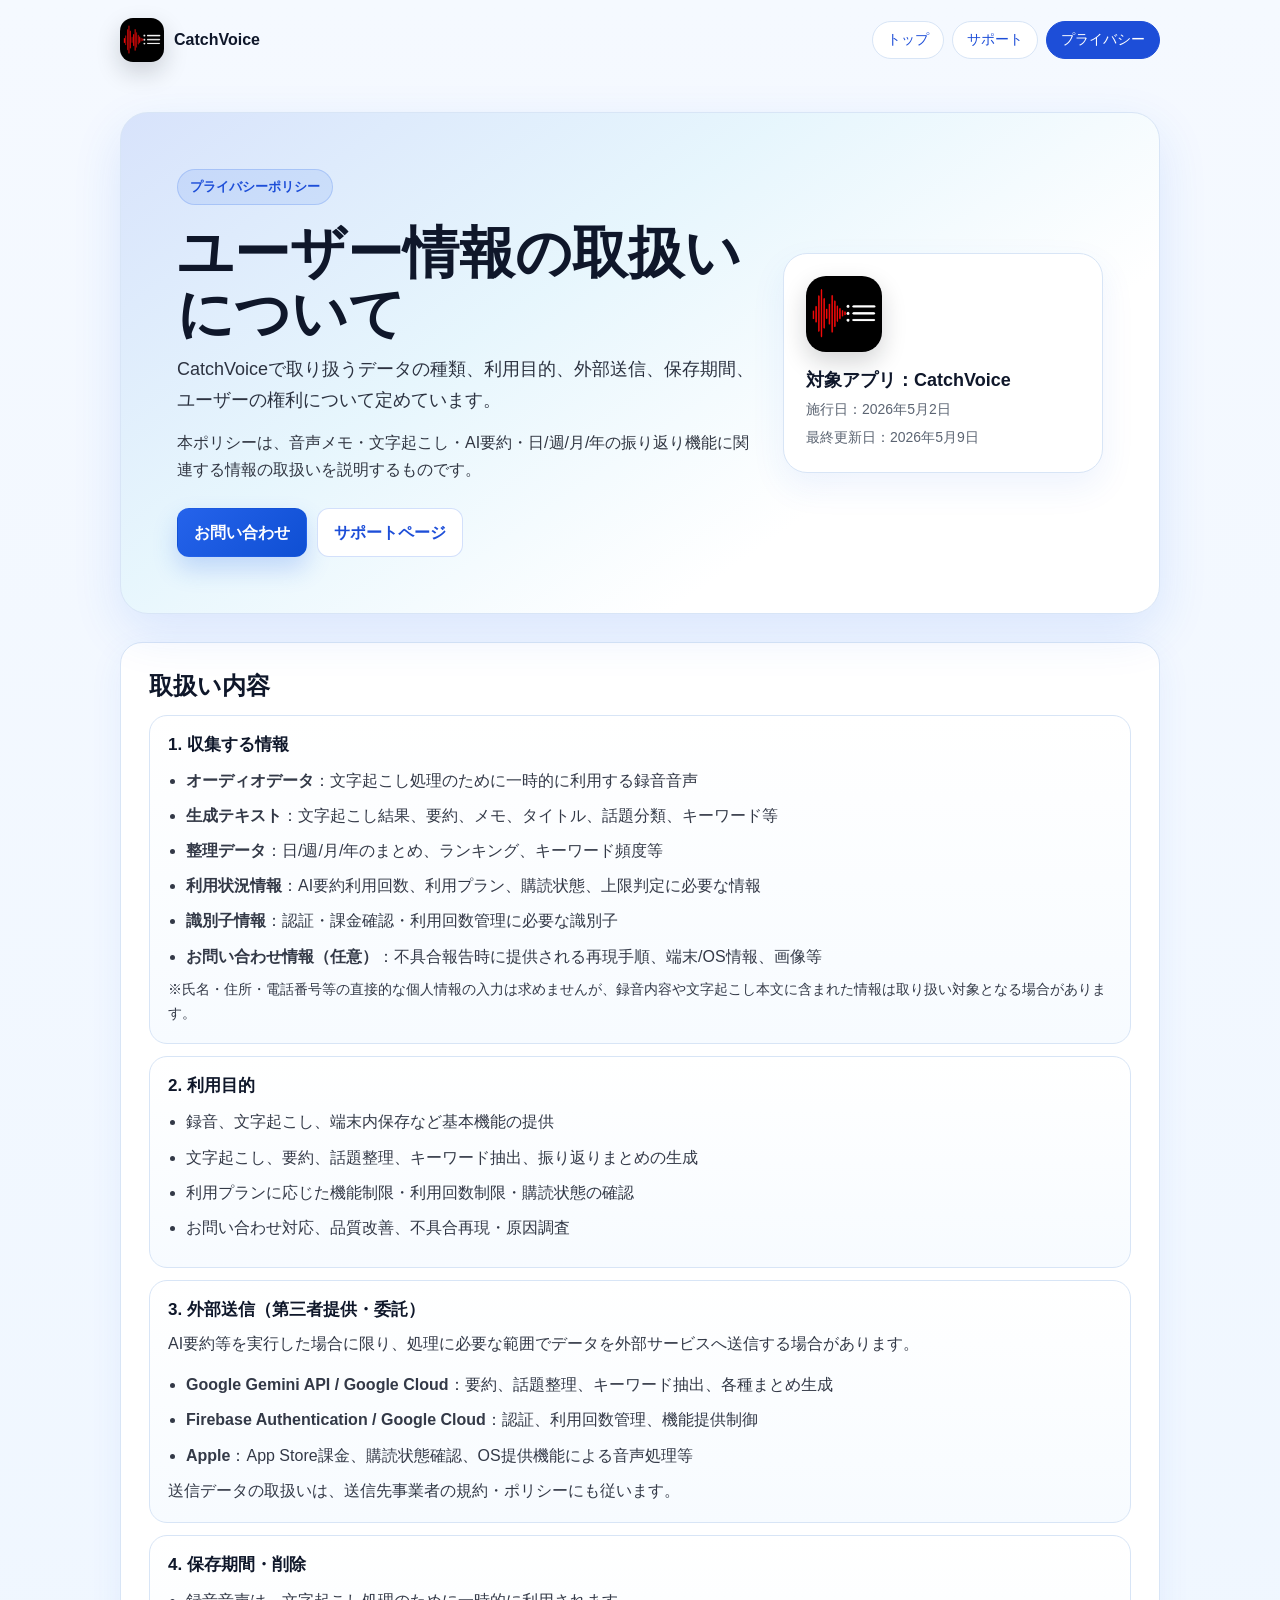
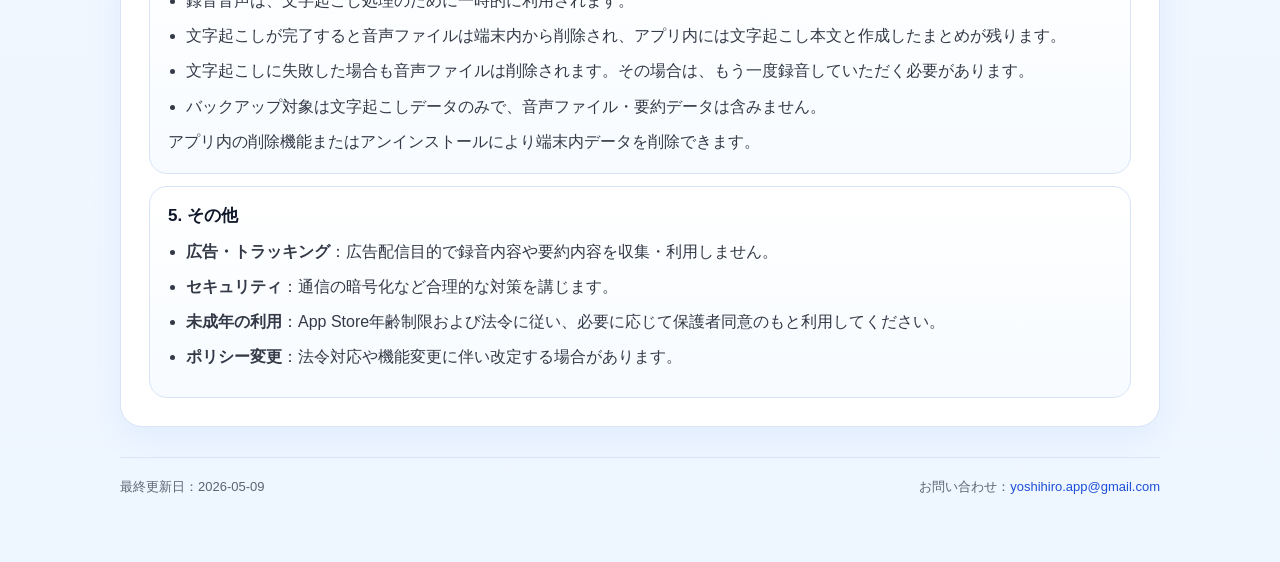
==== commit fae29204: "Update index.html" ====
--- a/privacy/index.html
+++ b/privacy/index.html
@@ -53,20 +53,20 @@
         <article class="faq">
           <h3>1. 収集する情報</h3>
           <ul>
-            <li><strong>オーディオデータ</strong>：ユーザーが録音する音声</li>
+            <li><strong>オーディオデータ</strong>：文字起こし処理のために一時的に利用する録音音声</li>
             <li><strong>生成テキスト</strong>：文字起こし結果、要約、メモ、タイトル、話題分類、キーワード等</li>
             <li><strong>整理データ</strong>：日/週/月/年のまとめ、ランキング、キーワード頻度等</li>
             <li><strong>利用状況情報</strong>：AI要約利用回数、利用プラン、購読状態、上限判定に必要な情報</li>
             <li><strong>識別子情報</strong>：認証・課金確認・利用回数管理に必要な識別子</li>
             <li><strong>お問い合わせ情報（任意）</strong>：不具合報告時に提供される再現手順、端末/OS情報、画像等</li>
           </ul>
-          <p class="muted">※氏名・住所・電話番号等の直接的な個人情報の入力は求めませんが、録音内容に含まれた情報は取り扱い対象となる場合があります。</p>
+          <p class="muted">※氏名・住所・電話番号等の直接的な個人情報の入力は求めませんが、録音内容や文字起こし本文に含まれた情報は取り扱い対象となる場合があります。</p>
         </article>
 
         <article class="faq">
           <h3>2. 利用目的</h3>
           <ul>
-            <li>録音・再生・保存など基本機能の提供</li>
+            <li>録音、文字起こし、端末内保存など基本機能の提供</li>
             <li>文字起こし、要約、話題整理、キーワード抽出、振り返りまとめの生成</li>
             <li>利用プランに応じた機能制限・利用回数制限・購読状態の確認</li>
             <li>お問い合わせ対応、品質改善、不具合再現・原因調査</li>
@@ -87,8 +87,9 @@
         <article class="faq">
           <h3>4. 保存期間・削除</h3>
           <ul>
-            <li>録音データ・文字起こし・要約・まとめは、原則として端末内に保存されます。</li>
-            <li>「録音音声を保存」をオフにした場合、文字起こし成功後に音声ファイルは端末内から削除されます。</li>
+            <li>録音音声は、文字起こし処理のために一時的に利用されます。</li>
+            <li>文字起こしが完了すると音声ファイルは端末内から削除され、アプリ内には文字起こし本文と作成したまとめが残ります。</li>
+            <li>文字起こしに失敗した場合も音声ファイルは削除されます。その場合は、もう一度録音していただく必要があります。</li>
             <li>バックアップ対象は文字起こしデータのみで、音声ファイル・要約データは含みません。</li>
           </ul>
           <p>アプリ内の削除機能またはアンインストールにより端末内データを削除できます。</p>
--- a/assets/styles.css
+++ b/assets/styles.css
@@ -884,6 +884,17 @@
       background: linear-gradient(180deg, #f5f9ff 0%, #eef6ff 100%);
     }
 
+    body.page-privacy .page-nav {
+      max-width: 1080px;
+      margin: 0 auto;
+      padding: 18px 20px 0;
+    }
+
+    body.page-privacy .brand {
+      gap: 10px;
+      margin-right: auto;
+    }
+
     body.page-privacy h1 {
       max-width: 760px;
       white-space: normal;
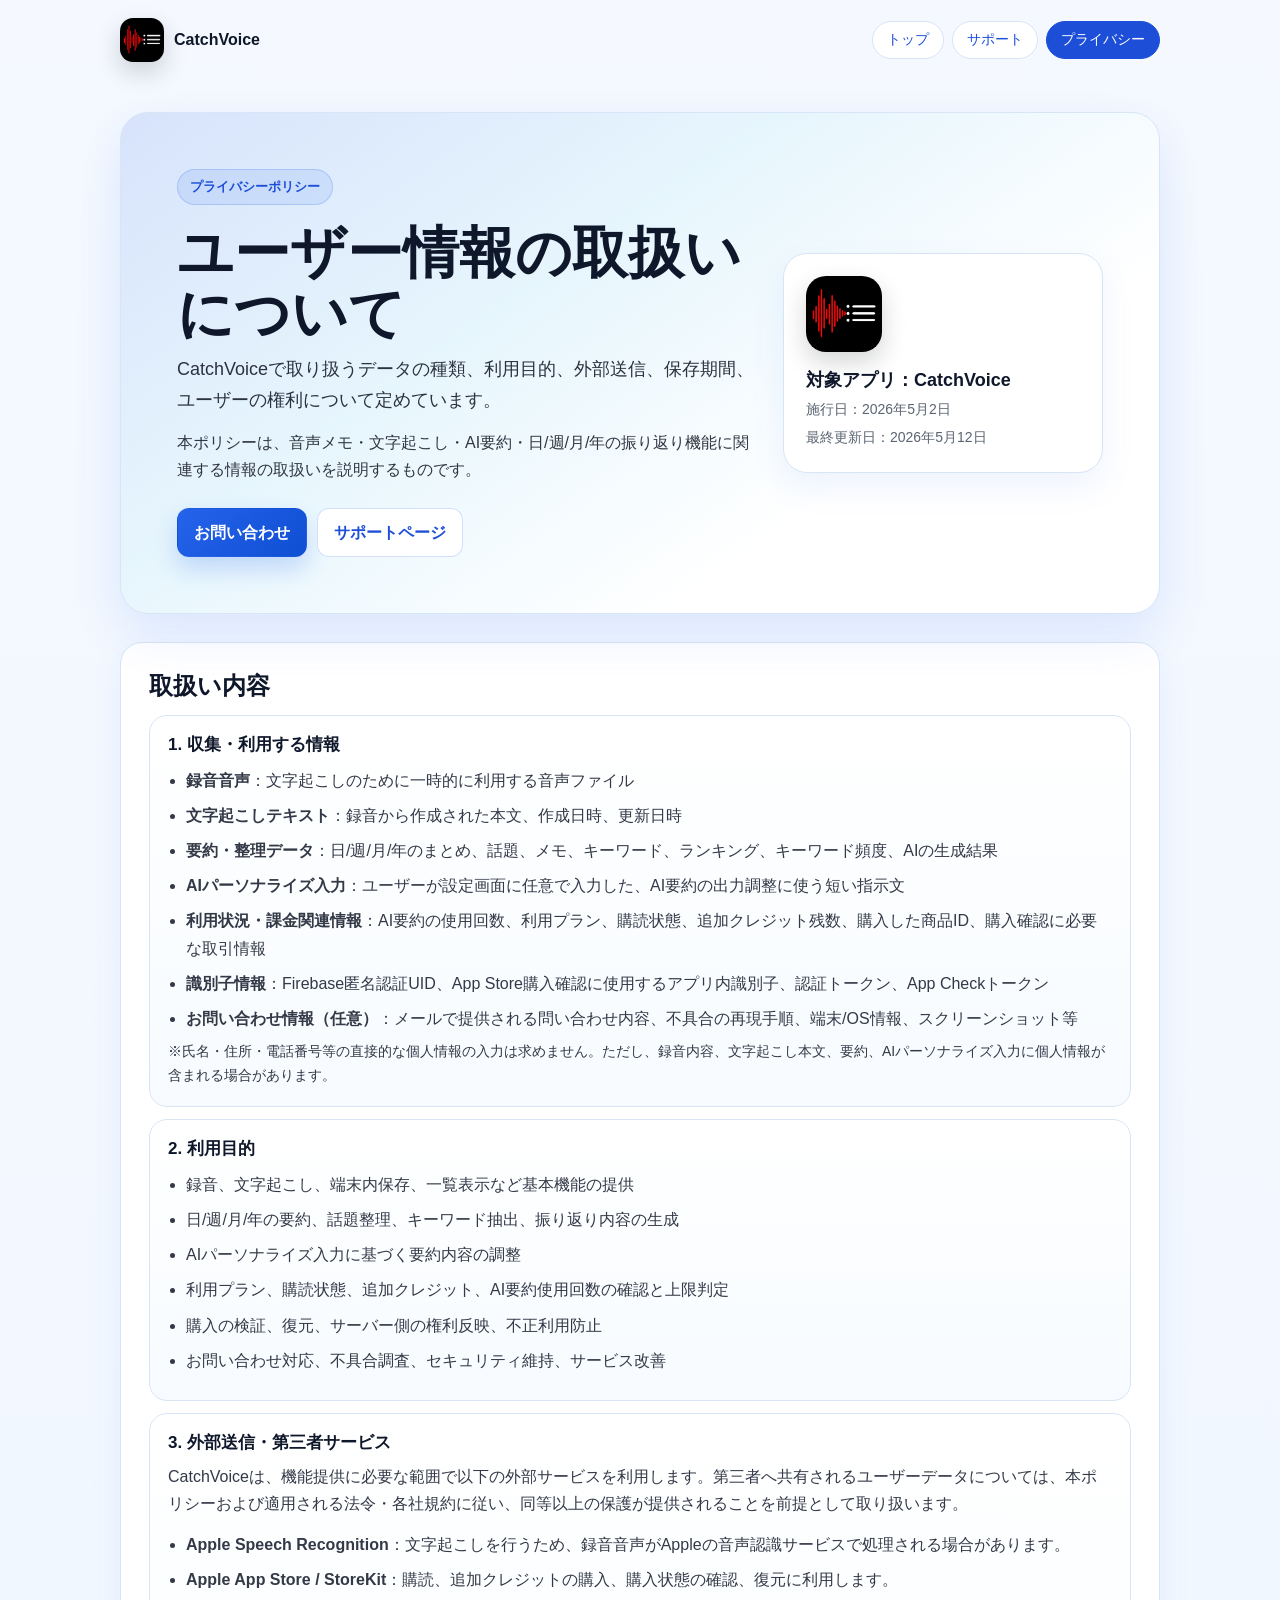
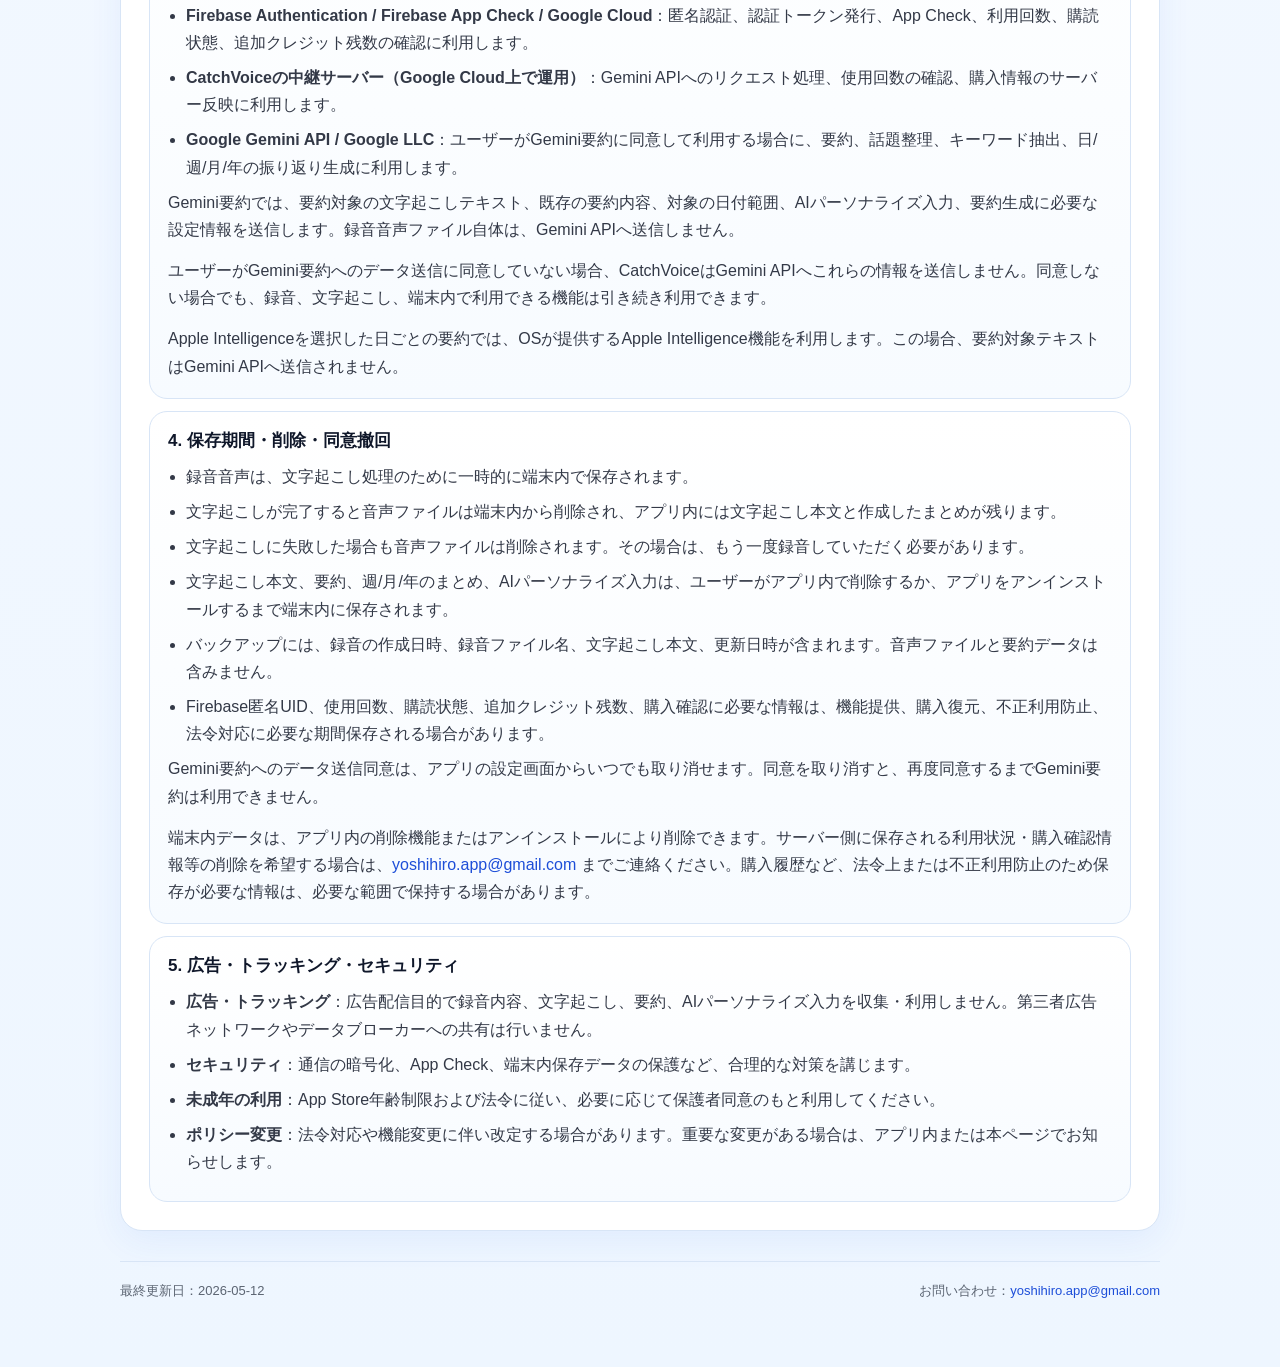
==== commit 468b03d1: "プライバシーポリシー改定" ====
--- a/privacy/index.html
+++ b/privacy/index.html
@@ -42,7 +42,7 @@
           <img class="app-icon" src="../assets/CatchVoice_icon_1024.png" alt="CatchVoiceアプリアイコン" />
           <strong>対象アプリ：CatchVoice</strong>
           <span>施行日：2026年5月2日</span>
-          <span>最終更新日：2026年5月9日</span>
+          <span>最終更新日：2026年5月12日</span>
         </aside>
       </div>
     </section>
@@ -51,64 +51,74 @@
       <h2>取扱い内容</h2>
       <div class="policy-list">
         <article class="faq">
-          <h3>1. 収集する情報</h3>
+          <h3>1. 収集・利用する情報</h3>
           <ul>
-            <li><strong>オーディオデータ</strong>：文字起こし処理のために一時的に利用する録音音声</li>
-            <li><strong>生成テキスト</strong>：文字起こし結果、要約、メモ、タイトル、話題分類、キーワード等</li>
-            <li><strong>整理データ</strong>：日/週/月/年のまとめ、ランキング、キーワード頻度等</li>
-            <li><strong>利用状況情報</strong>：AI要約利用回数、利用プラン、購読状態、上限判定に必要な情報</li>
-            <li><strong>識別子情報</strong>：認証・課金確認・利用回数管理に必要な識別子</li>
-            <li><strong>お問い合わせ情報（任意）</strong>：不具合報告時に提供される再現手順、端末/OS情報、画像等</li>
+            <li><strong>録音音声</strong>：文字起こしのために一時的に利用する音声ファイル</li>
+            <li><strong>文字起こしテキスト</strong>：録音から作成された本文、作成日時、更新日時</li>
+            <li><strong>要約・整理データ</strong>：日/週/月/年のまとめ、話題、メモ、キーワード、ランキング、キーワード頻度、AIの生成結果</li>
+            <li><strong>AIパーソナライズ入力</strong>：ユーザーが設定画面に任意で入力した、AI要約の出力調整に使う短い指示文</li>
+            <li><strong>利用状況・課金関連情報</strong>：AI要約の使用回数、利用プラン、購読状態、追加クレジット残数、購入した商品ID、購入確認に必要な取引情報</li>
+            <li><strong>識別子情報</strong>：Firebase匿名認証UID、App Store購入確認に使用するアプリ内識別子、認証トークン、App Checkトークン</li>
+            <li><strong>お問い合わせ情報（任意）</strong>：メールで提供される問い合わせ内容、不具合の再現手順、端末/OS情報、スクリーンショット等</li>
           </ul>
-          <p class="muted">※氏名・住所・電話番号等の直接的な個人情報の入力は求めませんが、録音内容や文字起こし本文に含まれた情報は取り扱い対象となる場合があります。</p>
+          <p class="muted">※氏名・住所・電話番号等の直接的な個人情報の入力は求めません。ただし、録音内容、文字起こし本文、要約、AIパーソナライズ入力に個人情報が含まれる場合があります。</p>
         </article>
 
         <article class="faq">
           <h3>2. 利用目的</h3>
           <ul>
-            <li>録音、文字起こし、端末内保存など基本機能の提供</li>
-            <li>文字起こし、要約、話題整理、キーワード抽出、振り返りまとめの生成</li>
-            <li>利用プランに応じた機能制限・利用回数制限・購読状態の確認</li>
-            <li>お問い合わせ対応、品質改善、不具合再現・原因調査</li>
+            <li>録音、文字起こし、端末内保存、一覧表示など基本機能の提供</li>
+            <li>日/週/月/年の要約、話題整理、キーワード抽出、振り返り内容の生成</li>
+            <li>AIパーソナライズ入力に基づく要約内容の調整</li>
+            <li>利用プラン、購読状態、追加クレジット、AI要約使用回数の確認と上限判定</li>
+            <li>購入の検証、復元、サーバー側の権利反映、不正利用防止</li>
+            <li>お問い合わせ対応、不具合調査、セキュリティ維持、サービス改善</li>
           </ul>
         </article>
 
         <article class="faq">
-          <h3>3. 外部送信（第三者提供・委託）</h3>
-          <p>AI要約等を実行した場合に限り、処理に必要な範囲でデータを外部サービスへ送信する場合があります。</p>
+          <h3>3. 外部送信・第三者サービス</h3>
+          <p>CatchVoiceは、機能提供に必要な範囲で以下の外部サービスを利用します。第三者へ共有されるユーザーデータについては、本ポリシーおよび適用される法令・各社規約に従い、同等以上の保護が提供されることを前提として取り扱います。</p>
           <ul>
-            <li><strong>Google Gemini API / Google Cloud</strong>：要約、話題整理、キーワード抽出、各種まとめ生成</li>
-            <li><strong>Firebase Authentication / Google Cloud</strong>：認証、利用回数管理、機能提供制御</li>
-            <li><strong>Apple</strong>：App Store課金、購読状態確認、OS提供機能による音声処理等</li>
+            <li><strong>Apple Speech Recognition</strong>：文字起こしを行うため、録音音声がAppleの音声認識サービスで処理される場合があります。</li>
+            <li><strong>Apple App Store / StoreKit</strong>：購読、追加クレジットの購入、購入状態の確認、復元に利用します。</li>
+            <li><strong>Firebase Authentication / Firebase App Check / Google Cloud</strong>：匿名認証、認証トークン発行、App Check、利用回数、購読状態、追加クレジット残数の確認に利用します。</li>
+            <li><strong>CatchVoiceの中継サーバー（Google Cloud上で運用）</strong>：Gemini APIへのリクエスト処理、使用回数の確認、購入情報のサーバー反映に利用します。</li>
+            <li><strong>Google Gemini API / Google LLC</strong>：ユーザーがGemini要約に同意して利用する場合に、要約、話題整理、キーワード抽出、日/週/月/年の振り返り生成に利用します。</li>
           </ul>
-          <p>送信データの取扱いは、送信先事業者の規約・ポリシーにも従います。</p>
+          <p>Gemini要約では、要約対象の文字起こしテキスト、既存の要約内容、対象の日付範囲、AIパーソナライズ入力、要約生成に必要な設定情報を送信します。録音音声ファイル自体は、Gemini APIへ送信しません。</p>
+          <p>ユーザーがGemini要約へのデータ送信に同意していない場合、CatchVoiceはGemini APIへこれらの情報を送信しません。同意しない場合でも、録音、文字起こし、端末内で利用できる機能は引き続き利用できます。</p>
+          <p>Apple Intelligenceを選択した日ごとの要約では、OSが提供するApple Intelligence機能を利用します。この場合、要約対象テキストはGemini APIへ送信されません。</p>
         </article>
 
         <article class="faq">
-          <h3>4. 保存期間・削除</h3>
+          <h3>4. 保存期間・削除・同意撤回</h3>
           <ul>
-            <li>録音音声は、文字起こし処理のために一時的に利用されます。</li>
+            <li>録音音声は、文字起こし処理のために一時的に端末内で保存されます。</li>
             <li>文字起こしが完了すると音声ファイルは端末内から削除され、アプリ内には文字起こし本文と作成したまとめが残ります。</li>
             <li>文字起こしに失敗した場合も音声ファイルは削除されます。その場合は、もう一度録音していただく必要があります。</li>
-            <li>バックアップ対象は文字起こしデータのみで、音声ファイル・要約データは含みません。</li>
+            <li>文字起こし本文、要約、週/月/年のまとめ、AIパーソナライズ入力は、ユーザーがアプリ内で削除するか、アプリをアンインストールするまで端末内に保存されます。</li>
+            <li>バックアップには、録音の作成日時、録音ファイル名、文字起こし本文、更新日時が含まれます。音声ファイルと要約データは含みません。</li>
+            <li>Firebase匿名UID、使用回数、購読状態、追加クレジット残数、購入確認に必要な情報は、機能提供、購入復元、不正利用防止、法令対応に必要な期間保存される場合があります。</li>
           </ul>
-          <p>アプリ内の削除機能またはアンインストールにより端末内データを削除できます。</p>
+          <p>Gemini要約へのデータ送信同意は、アプリの設定画面からいつでも取り消せます。同意を取り消すと、再度同意するまでGemini要約は利用できません。</p>
+          <p>端末内データは、アプリ内の削除機能またはアンインストールにより削除できます。サーバー側に保存される利用状況・購入確認情報等の削除を希望する場合は、<a href="mailto:yoshihiro.app@gmail.com">yoshihiro.app@gmail.com</a> までご連絡ください。購入履歴など、法令上または不正利用防止のため保存が必要な情報は、必要な範囲で保持する場合があります。</p>
         </article>
 
         <article class="faq">
-          <h3>5. その他</h3>
+          <h3>5. 広告・トラッキング・セキュリティ</h3>
           <ul>
-            <li><strong>広告・トラッキング</strong>：広告配信目的で録音内容や要約内容を収集・利用しません。</li>
-            <li><strong>セキュリティ</strong>：通信の暗号化など合理的な対策を講じます。</li>
+            <li><strong>広告・トラッキング</strong>：広告配信目的で録音内容、文字起こし、要約、AIパーソナライズ入力を収集・利用しません。第三者広告ネットワークやデータブローカーへの共有は行いません。</li>
+            <li><strong>セキュリティ</strong>：通信の暗号化、App Check、端末内保存データの保護など、合理的な対策を講じます。</li>
             <li><strong>未成年の利用</strong>：App Store年齢制限および法令に従い、必要に応じて保護者同意のもと利用してください。</li>
-            <li><strong>ポリシー変更</strong>：法令対応や機能変更に伴い改定する場合があります。</li>
+            <li><strong>ポリシー変更</strong>：法令対応や機能変更に伴い改定する場合があります。重要な変更がある場合は、アプリ内または本ページでお知らせします。</li>
           </ul>
         </article>
       </div>
     </section>
 
     <div class="footer">
-      <div>最終更新日：2026-05-09</div>
+      <div>最終更新日：2026-05-12</div>
       <div>お問い合わせ：<a href="mailto:yoshihiro.app@gmail.com">yoshihiro.app@gmail.com</a></div>
     </div>
   </main>
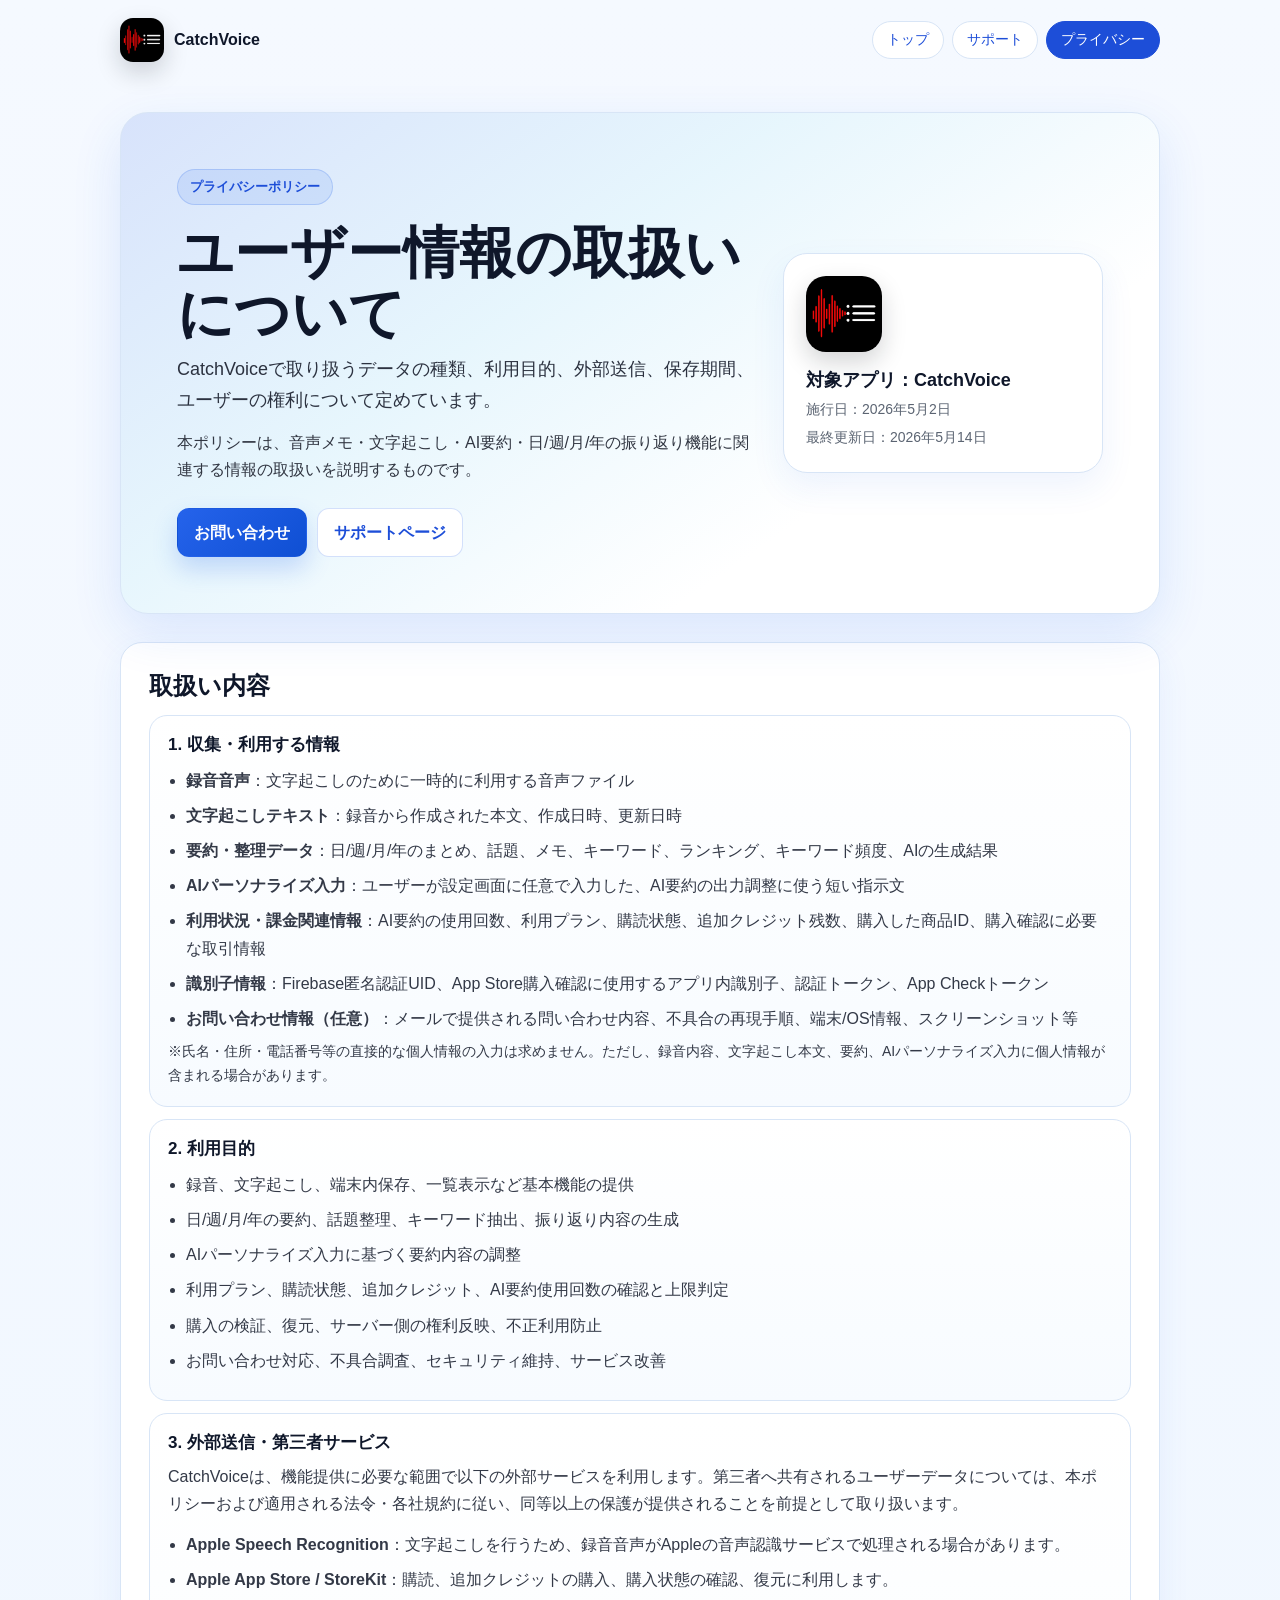
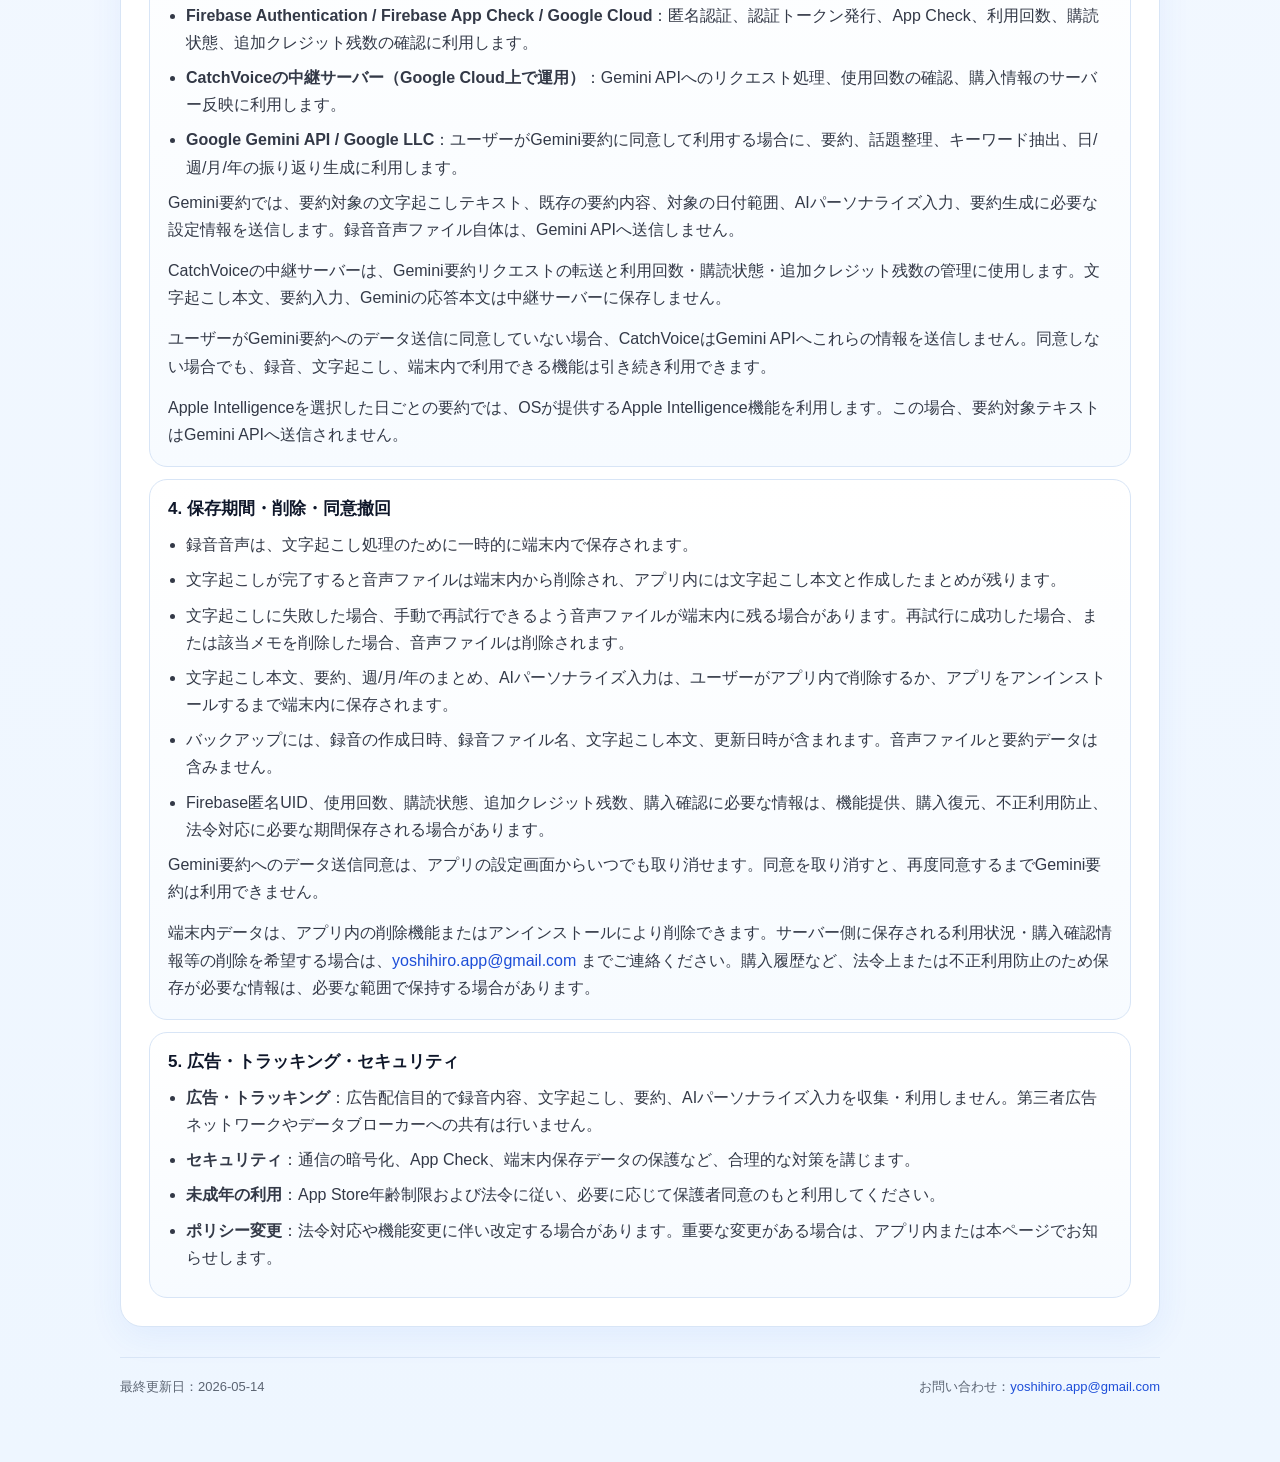
==== commit f28e6254: "Update privacy policy for Gemini handling" ====
--- a/privacy/index.html
+++ b/privacy/index.html
@@ -42,7 +42,7 @@
           <img class="app-icon" src="../assets/CatchVoice_icon_1024.png" alt="CatchVoiceアプリアイコン" />
           <strong>対象アプリ：CatchVoice</strong>
           <span>施行日：2026年5月2日</span>
-          <span>最終更新日：2026年5月12日</span>
+          <span>最終更新日：2026年5月14日</span>
         </aside>
       </div>
     </section>
@@ -87,6 +87,7 @@
             <li><strong>Google Gemini API / Google LLC</strong>：ユーザーがGemini要約に同意して利用する場合に、要約、話題整理、キーワード抽出、日/週/月/年の振り返り生成に利用します。</li>
           </ul>
           <p>Gemini要約では、要約対象の文字起こしテキスト、既存の要約内容、対象の日付範囲、AIパーソナライズ入力、要約生成に必要な設定情報を送信します。録音音声ファイル自体は、Gemini APIへ送信しません。</p>
+          <p>CatchVoiceの中継サーバーは、Gemini要約リクエストの転送と利用回数・購読状態・追加クレジット残数の管理に使用します。文字起こし本文、要約入力、Geminiの応答本文は中継サーバーに保存しません。</p>
           <p>ユーザーがGemini要約へのデータ送信に同意していない場合、CatchVoiceはGemini APIへこれらの情報を送信しません。同意しない場合でも、録音、文字起こし、端末内で利用できる機能は引き続き利用できます。</p>
           <p>Apple Intelligenceを選択した日ごとの要約では、OSが提供するApple Intelligence機能を利用します。この場合、要約対象テキストはGemini APIへ送信されません。</p>
         </article>
@@ -96,7 +97,7 @@
           <ul>
             <li>録音音声は、文字起こし処理のために一時的に端末内で保存されます。</li>
             <li>文字起こしが完了すると音声ファイルは端末内から削除され、アプリ内には文字起こし本文と作成したまとめが残ります。</li>
-            <li>文字起こしに失敗した場合も音声ファイルは削除されます。その場合は、もう一度録音していただく必要があります。</li>
+            <li>文字起こしに失敗した場合、手動で再試行できるよう音声ファイルが端末内に残る場合があります。再試行に成功した場合、または該当メモを削除した場合、音声ファイルは削除されます。</li>
             <li>文字起こし本文、要約、週/月/年のまとめ、AIパーソナライズ入力は、ユーザーがアプリ内で削除するか、アプリをアンインストールするまで端末内に保存されます。</li>
             <li>バックアップには、録音の作成日時、録音ファイル名、文字起こし本文、更新日時が含まれます。音声ファイルと要約データは含みません。</li>
             <li>Firebase匿名UID、使用回数、購読状態、追加クレジット残数、購入確認に必要な情報は、機能提供、購入復元、不正利用防止、法令対応に必要な期間保存される場合があります。</li>
@@ -118,7 +119,7 @@
     </section>
 
     <div class="footer">
-      <div>最終更新日：2026-05-12</div>
+      <div>最終更新日：2026-05-14</div>
       <div>お問い合わせ：<a href="mailto:yoshihiro.app@gmail.com">yoshihiro.app@gmail.com</a></div>
     </div>
   </main>
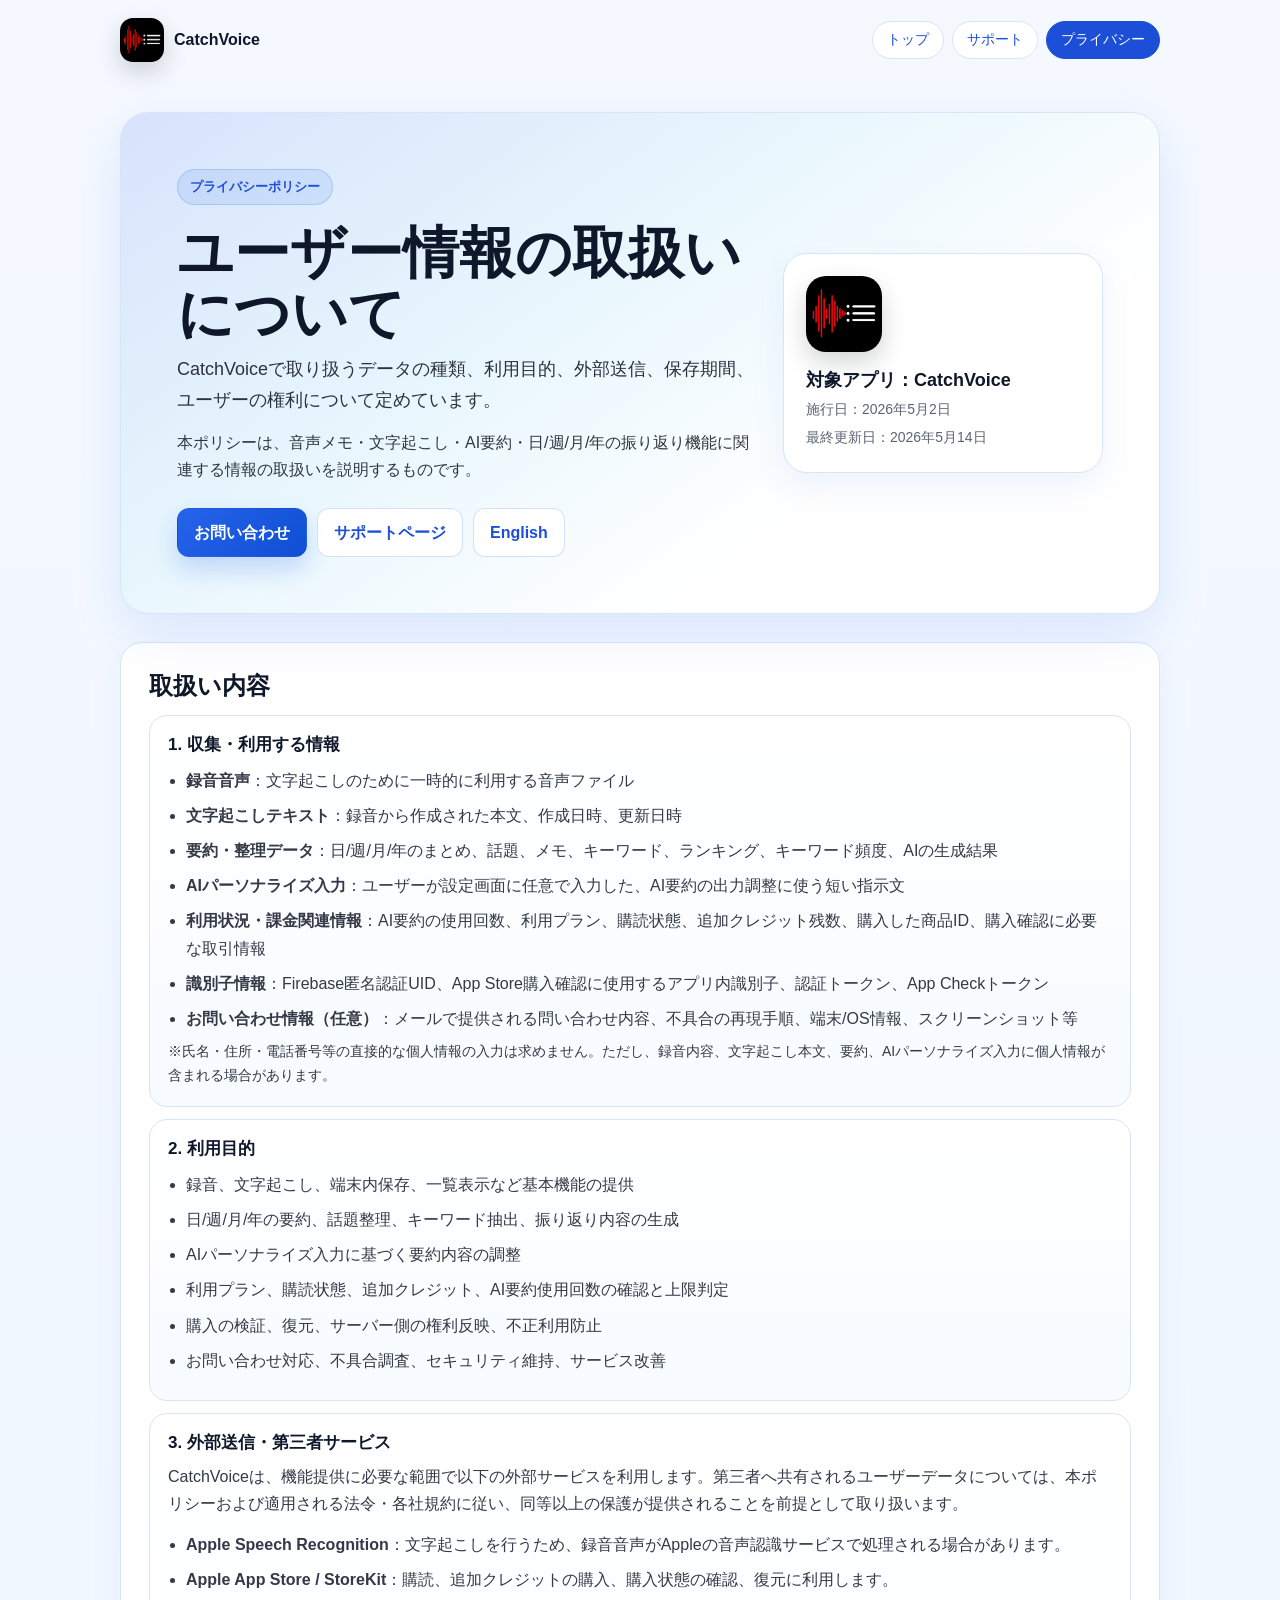
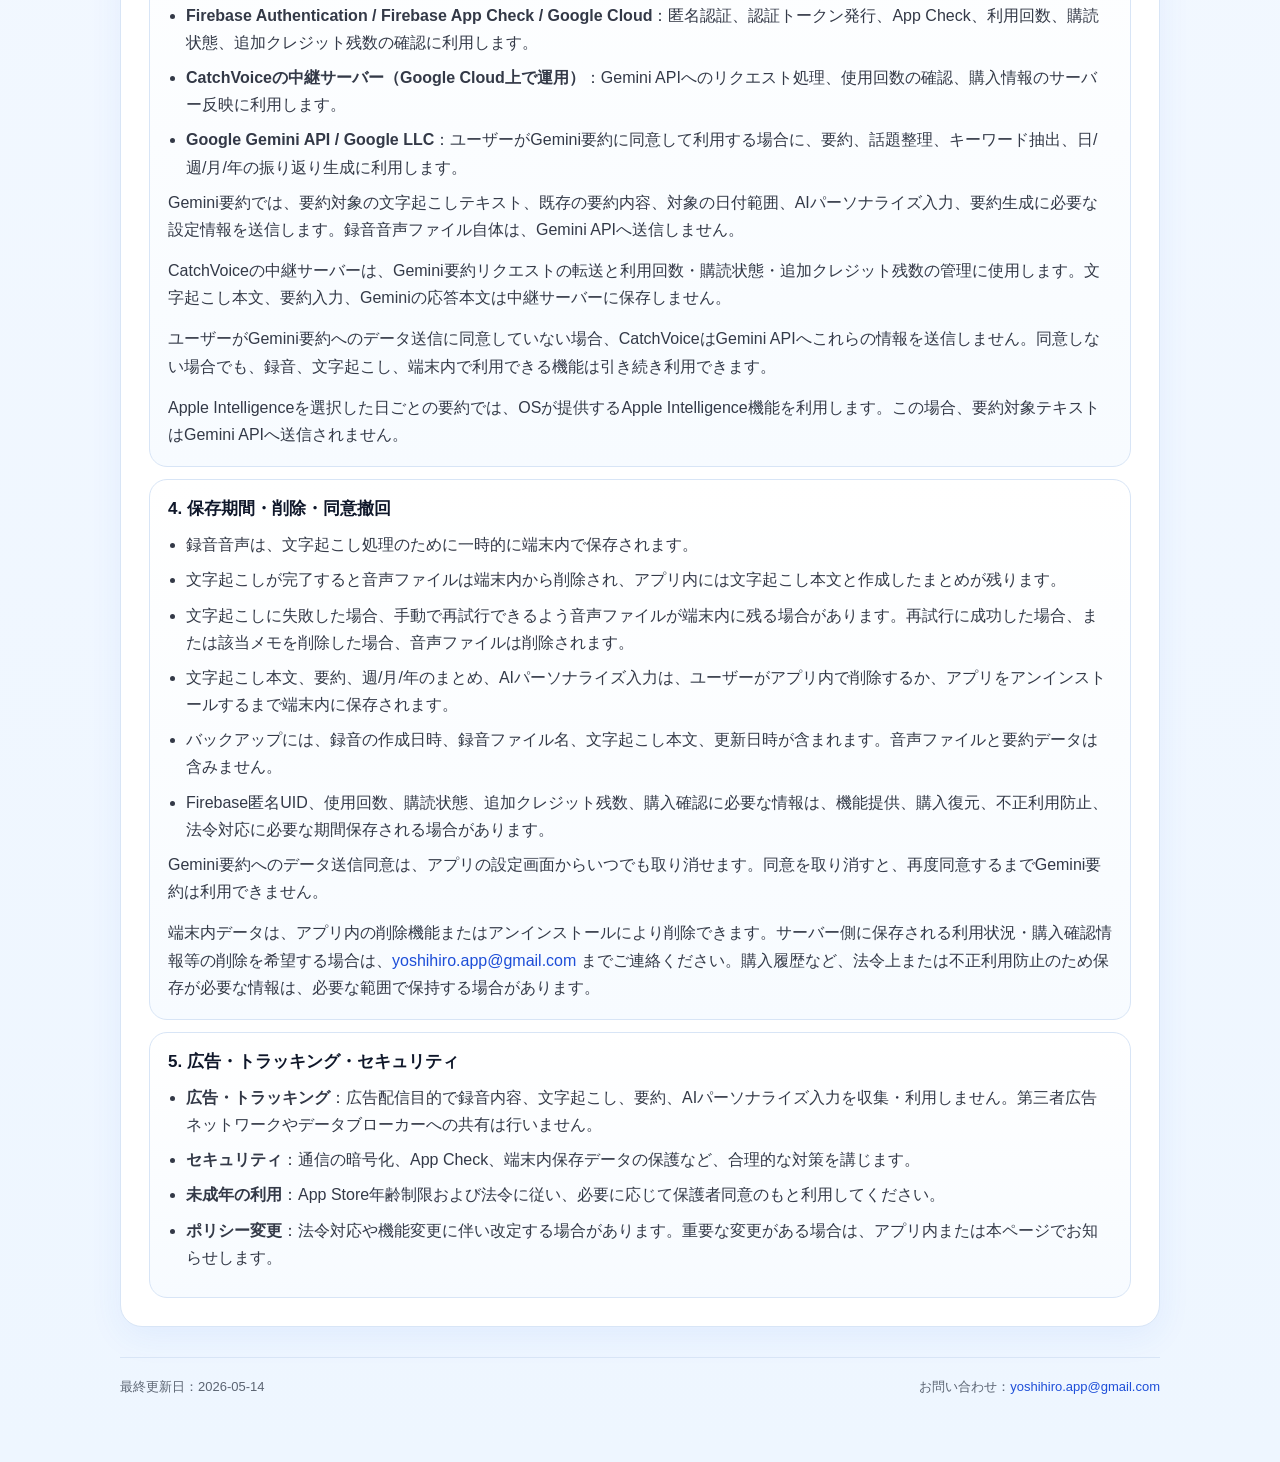
==== commit 49a3d046: "Add English privacy policy" ====
--- a/privacy/index.html
+++ b/privacy/index.html
@@ -7,6 +7,8 @@
   <link rel="stylesheet" href="../assets/styles.css" />
   <link rel="icon" type="image/png" href="../assets/CatchVoice_icon_1024.png" />
   <link rel="apple-touch-icon" href="../assets/CatchVoice_icon_1024.png" />
+  <link rel="alternate" hreflang="ja" href="https://yamamotoyoshihiro.github.io/CatchVoice-Pages/privacy/" />
+  <link rel="alternate" hreflang="en" href="https://yamamotoyoshihiro.github.io/CatchVoice-Pages/privacy/en/" />
 </head>
 
 <body class="page-privacy">
@@ -35,6 +37,7 @@
           <div class="button-row">
             <a class="button primary" href="mailto:yoshihiro.app@gmail.com">お問い合わせ</a>
             <a class="button secondary" href="../support/">サポートページ</a>
+            <a class="button secondary" href="./en/" hreflang="en" lang="en">English</a>
           </div>
         </div>
 
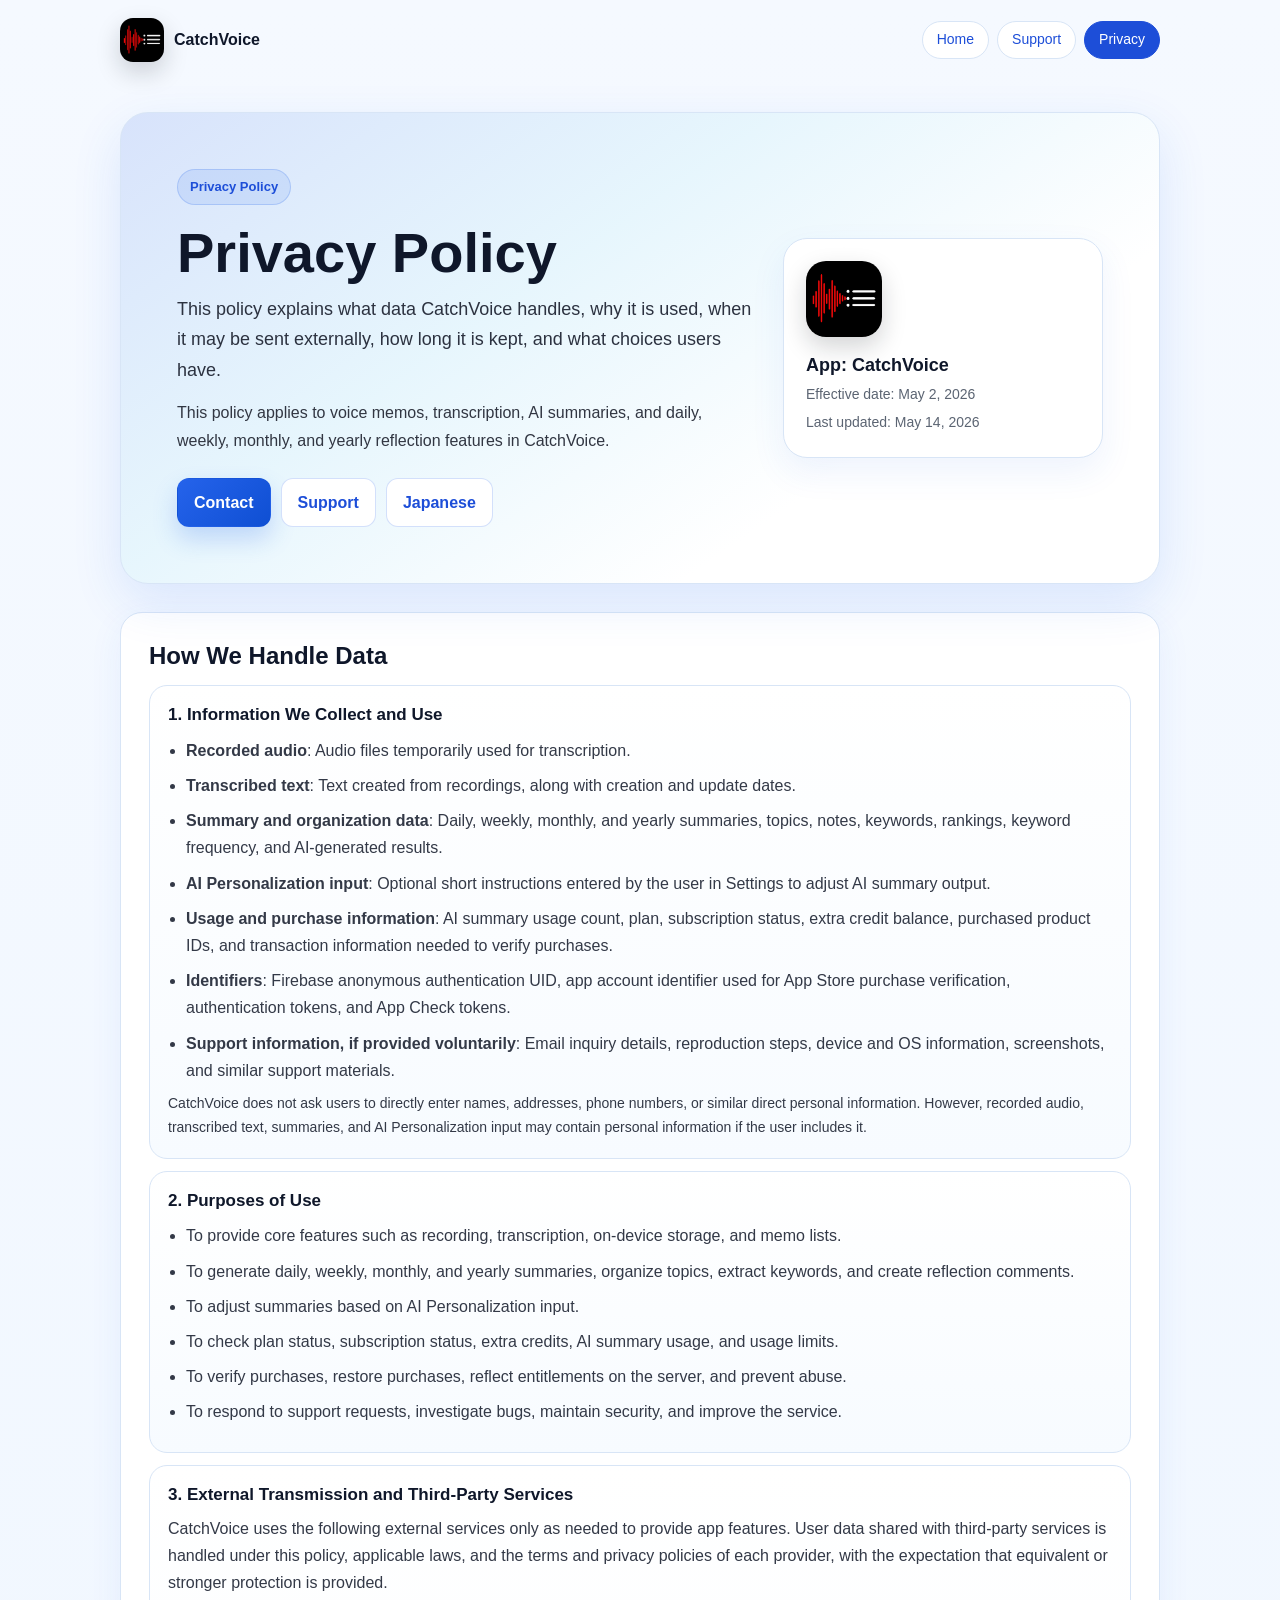
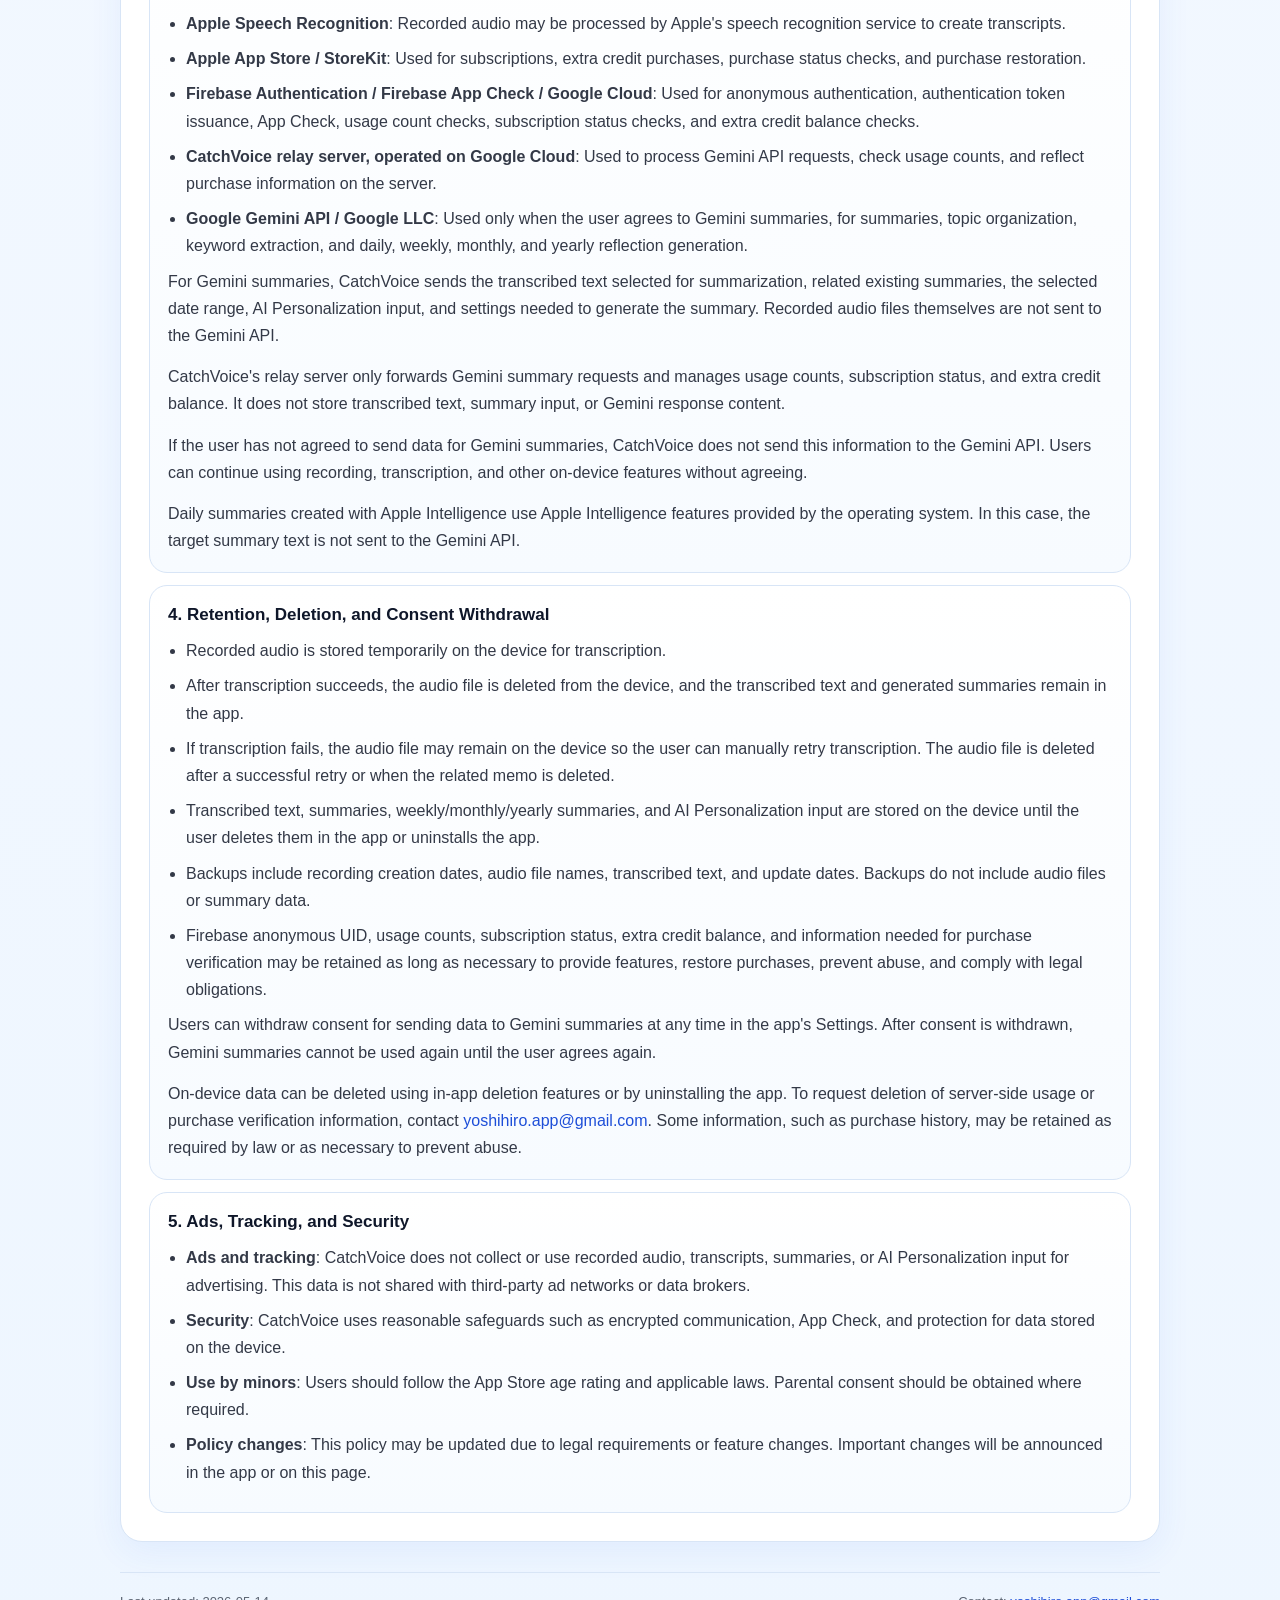
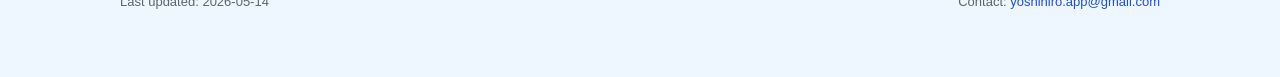
==== commit c33d8236: "Add privacy policy language redirect" ====
--- a/privacy/index.html
+++ b/privacy/index.html
@@ -9,6 +9,35 @@
   <link rel="apple-touch-icon" href="../assets/CatchVoice_icon_1024.png" />
   <link rel="alternate" hreflang="ja" href="https://yamamotoyoshihiro.github.io/CatchVoice-Pages/privacy/" />
   <link rel="alternate" hreflang="en" href="https://yamamotoyoshihiro.github.io/CatchVoice-Pages/privacy/en/" />
+  <script>
+    (function () {
+      var params = new URLSearchParams(window.location.search);
+      var explicitLanguage = params.get("lang");
+
+      if (explicitLanguage === "ja" || explicitLanguage === "en") {
+        try {
+          localStorage.setItem("catchvoicePrivacyLanguage", explicitLanguage);
+        } catch (_) {}
+      }
+
+      var savedLanguage = null;
+      try {
+        savedLanguage = localStorage.getItem("catchvoicePrivacyLanguage");
+      } catch (_) {}
+
+      var browserLanguage = (
+        navigator.languages && navigator.languages.length > 0
+          ? navigator.languages[0]
+          : navigator.language || ""
+      ).toLowerCase();
+
+      var targetLanguage = explicitLanguage || savedLanguage || (browserLanguage.indexOf("ja") === 0 ? "ja" : "en");
+
+      if (targetLanguage === "en") {
+        window.location.replace("./en/");
+      }
+    })();
+  </script>
 </head>
 
 <body class="page-privacy">
@@ -37,7 +66,7 @@
           <div class="button-row">
             <a class="button primary" href="mailto:yoshihiro.app@gmail.com">お問い合わせ</a>
             <a class="button secondary" href="../support/">サポートページ</a>
-            <a class="button secondary" href="./en/" hreflang="en" lang="en">English</a>
+            <a class="button secondary" href="./en/?lang=en" hreflang="en" lang="en">English</a>
           </div>
         </div>
 
